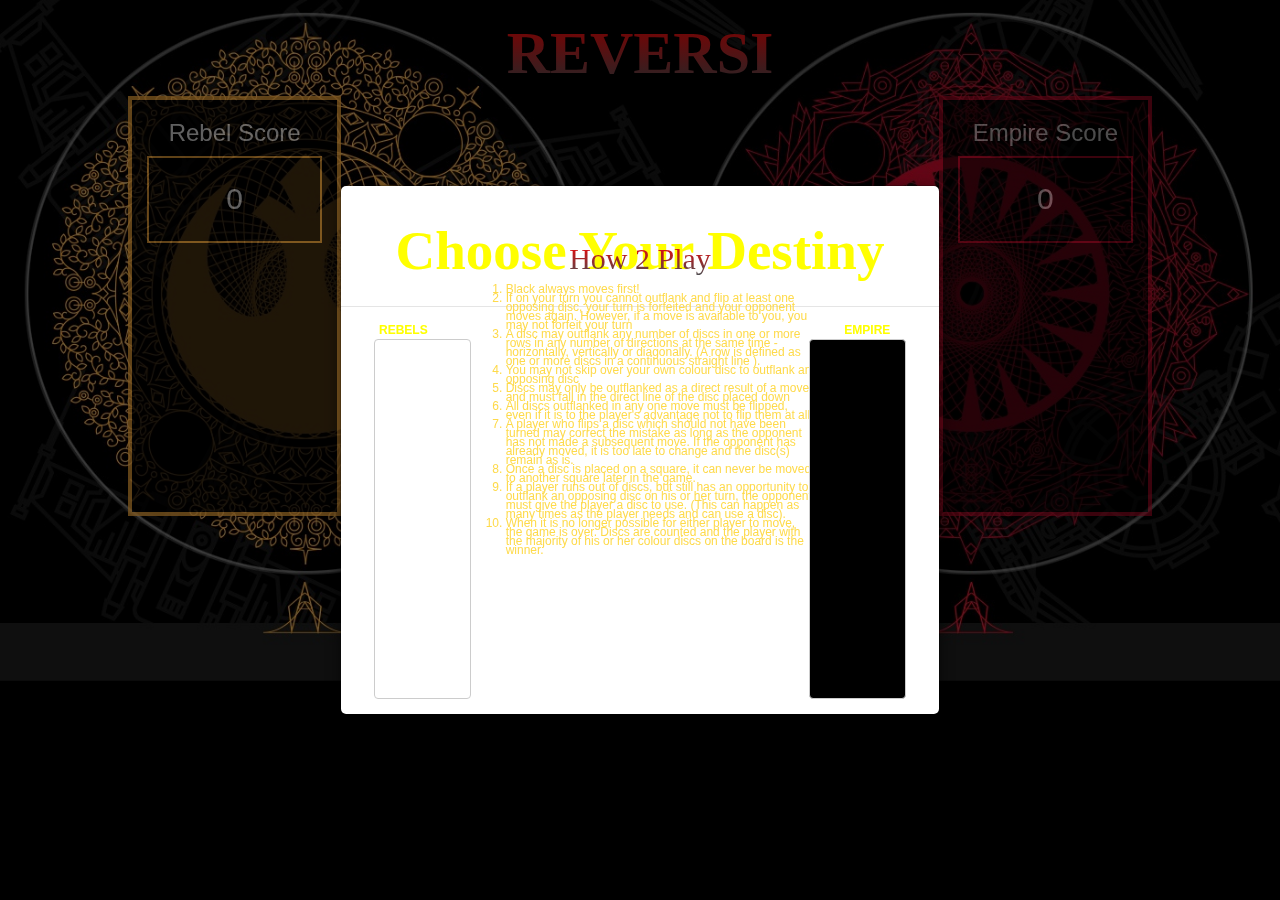
==== index.html @ a07b115c "Merge pull request #5 from madenney/htmlcss" ====
<!DOCTYPE html>
<html lang="en">
<head>
    <meta charset="UTF-8">
    <title>Reversi</title>
    <script src="https://code.jquery.com/jquery-3.2.1.js" integrity="sha256-DZAnKJ/6XZ9si04Hgrsxu/8s717jcIzLy3oi35EouyE=" crossorigin="anonymous"></script>
    <link rel="stylesheet" href="https://maxcdn.bootstrapcdn.com/bootstrap/3.3.7/css/bootstrap.min.css" integrity="sha384-BVYiiSIFeK1dGmJRAkycuHAHRg32OmUcww7on3RYdg4Va+PmSTsz/K68vbdEjh4u" crossorigin="anonymous">
     <script src="https://ajax.googleapis.com/ajax/libs/jquery/1.11.1/jquery.min.js"></script>
    <script src="https://maxcdn.bootstrapcdn.com/bootstrap/3.3.7/js/bootstrap.min.js"></script>
    <link type="text/css" rel="stylesheet" href = "style.css">
    <link type="text/css" rel="stylesheet" href = "animation.css">
    <meta name="viewport" content="width=device-width, initial-scale=1">
    <script src = "game.js"></script>
    <script src = "board.js"></script>
    <script src = "tile.js"></script>
    <script>


        $(document).ready(function(){
            $(window).on('load',function(){
             $('#myModal').modal('show');
            })


          $('button').click(function(){
            var teammate = $(this).attr('value');
            console.log(teammate);
            var game = new Game(teammate);
         });
        });

    </script>
</head>
<body>
    <!--Modal initiates when the page is loaded-->
    <div id='myModal' class='modal fade vertical-alignment-help' role='dialog'>
        <div class="modal-dialog vertical-align-center">
            <!--modal content-->
            <div class='modal-content'>
                <div class='modal-header'>
                    <h1>Choose Your Destiny</h1>
                </div>
                <div class='modal-body col-xs-12'>
                    <div id="rebeltitle" class='col-xs-2'>REBELS
                    <button type='button' class='btn btn-default col-xs-12' data-dismiss="modal" id='rebelbutton' value='white'></button>
                    </div>
                    <div class='col-xs-8 cascade'>
                        <section class='star-wars'>
                            <div class='crawl'>
                                <div class='title'>
                                    <h2>How 2 Play</h2>
                                </div>
                                <ol>
                                    <li>Black always moves first!</li>
                                    <li>If on your turn you cannot outflank and flip at least one opposing disc, your turn is forfeited and your opponent moves again. However, if a move is available to you, you may not forfeit your turn</li>
                                    <li>A disc may outflank any number of discs in one or more rows in any number of directions at the same time - horizontally, vertically or diagonally. (A row is defined as one or more discs in a continuous straight line ).</li>
                                    <li>You may not skip over your own colour disc to outflank an opposing disc</li>
                                    <li> Discs may only be outflanked as a direct result of a move and must fall in the direct line of the disc placed down</li>
                                    <li>All discs outflanked in any one move must be flipped, even if it is to the player's advantage not to flip them at all.</li>
                                    <li>A player who flips a disc which should not have been turned may correct the mistake as long as the opponent has not made a subsequent move. If the opponent has already moved, it is too late to change and the disc(s) remain as is.</li>
                                    <li>Once a disc is placed on a square, it can never be moved to another square later in the game.</li>
                                    <li>If a player runs out of discs, but still has an opportunity to outflank an opposing disc on his or her turn, the opponent must give the player a disc to use. (This can happen as many times as the player needs and can use a disc).</li>
                                    <li>When it is no longer possible for either player to move, the game is over. Discs are counted and the player with the majority of his or her colour discs on the board is the winner.</li>
                                </ol>

                            </div>
                        </section>
                    </div>
                    <div id="empiretitle" class='col-xs-2'>EMPIRE
                    <button type='button' class='btn btn-default col-xs-12' data-dismiss='modal' id='empirebutton' value='black'></button>
                    </div>
                </div>
            </div>
        </div>
    </div>

    <h1 class='title'> REVERSI </h1>
    <div class="col-xs-2" id="player1">
        <div>
            <h3>Rebel Score</h3>
            <div id='rebelScore'>0</div>
        </div>
    </div>
    <div id = "board-container" class="col-xs-8">
        <table>
            <tbody>
            </tbody>
        </table>
    </div>
    <div class="col-xs-2" id="player2">
        <div>
            <h3>Empire Score</h3>
            <div id='empireScore'>0</div>
        </div>
    </div>

</body>
</html>
---- style.css ----
body {
    font-size: 0px;
    background-color: black;
    background-image: url("assets/background.jpg");
    background-repeat: no-repeat;
    background-size: 100%;
    -webkit-background-size: cover;
    -moz-background-size: cover;
    -o-background-size: cover;
    background-position: center top;
}
@media screen and (max-width: 1400px) {
    body {
        background-size: 100%;
    }
}
body > * {
    font-size: 12px;
}

@-webkit-keyframes blackcheckers {
    0%{background-position:0% 51%}
    50%{background-position:100% 50%}
    100%{background-position:0% 51%}
}
@-moz-keyframes blackcheckers {
    0%{background-position:0% 51%}
    50%{background-position:100% 50%}
    100%{background-position:0% 51%}
}
@keyframes blackcheckers { 
    0%{background-position:0% 51%}
    50%{background-position:100% 50%}
    100%{background-position:0% 51%}
}
.blackgradient{
    background: linear-gradient(32deg, #000000, #4c4b4f);
    background-size: 400% 400%;
    -webkit-animation: blackcheckers 23s ease infinite;
    -moz-animation: blackcheckers 23s ease infinite;
    animation: blackcheckers 23s ease infinite;
}
@-webkit-keyframes redcheckers {
    0%{background-position:91% 0%}
    50%{background-position:10% 100%}
    100%{background-position:91% 0%}
}
@-moz-keyframes redcheckers {
    0%{background-position:91% 0%}
    50%{background-position:10% 100%}
    100%{background-position:91% 0%}
}
@keyframes redcheckers { 
    0%{background-position:91% 0%}
    50%{background-position:10% 100%}
    100%{background-position:91% 0%}
}
.redgradient{
    background: linear-gradient(32deg, #000000, #ff0000);
    background-size: 400% 400%;
    -webkit-animation: redcheckers 23s ease infinite;
    -moz-animation: redcheckers 23s ease infinite;
    animation: redcheckers 23s ease infinite;
}
#player1{
    position: relative;
    left: 10%;
    height: 420px;
    border: 4px #FFB03F solid;
    background-color: black;
    opacity: 0.75;
}
#player2{
    position: relative;
    float: right;
    right: 10%;
    height: 420px;
    border: 4px #C50C2C solid;
    background-color: black;
    opacity: 0.60;
}
#board-container {
    width: 45%;
    position: fixed;
    right: 0;
    left: 0;
    margin-right: auto;
    margin-left: auto;
}

#board {
    margin: auto;
    background-color: limegreen;
}


.tile-container {
    box-sizing: border-box;
    border: solid black 2px;
    display: inline-block;
}

.buffer {
    width: 100%;
    height: 100%;
    padding-top: 10%;
    text-align: center;
}

.tile {
    width: 80%;
    height: 80%;
    margin: auto;
    #background-color: red;
    #border: solid black 2px;
    border-radius: 100%;
    box-sizing: border-box;
    display: inline-block;
}

.white {
    background-image: url("assets/white.png");
    background-size: 100% 100%;
    background-repeat: no-repeat;
    height: 7.5vh;
    border: solid black;
}

.black {
    background-image: url("assets/black1.png");
    background-size: 100% 100%;
    background-repeat: no-repeat;
    height: 7.5vh;
    border: solid black;
}

.row{
    height: auto;
    max-height: 400px;
    width: 85%;
}
.square{
    height: 9vh;
    width: 16vw;
    background-color: white;
    border: 1px black solid;
    overflow: hidden;
}
.title{
    font-family: myFont;
    font-weight: bold;
    font-size: 60px;
    text-align: center;
    background: -webkit-linear-gradient(#ff0000,#4c4b4f);
    -webkit-background-clip: text;
    -webkit-text-fill-color: transparent;

}
div h3{
    text-align: center;
    color: white;
}
#rebelScore, #empireScore{
    text-align: center;
}
#rebelScore{
    color: white;
    border: 2px #FFB03F solid;
    padding: 20px;
    font-size: 30px;
}
#empireScore{
    color: white;
    border: 2px #C50C2C solid;
    padding: 20px;
    font-size: 30px;

}
.clickable {
    background-color: #ffba00!important;
}

.pathway {
    #background-color: red;
    -webkit-box-shadow: inset 0 0 0 10px rgba(255,255,255, .4);
    -moz-box-shadow: inset 0 0 0 10px rgba(255,255,255, .4);
    box-shadow: inset 0 0 0 10px rgba(255,255,255, .4);
}
/*Modal CSS*/
.vertical-alignment-help{
    display: table;
    height: 100%;
    width: 100%;
}
.vertical-align-center{
    display: table-cell;
    vertical-align: middle;
}
.modal-content{
    background-image: url('https://68.media.tumblr.com/1ee469a13252afb71de6d7670ea373c0/tumblr_nufjxs8TIs1suieauo1_500.gif');
    background-size: cover;
    margin: auto;
    width: inherit;
    height: inherit;
    overflow: hidden;
}
.modal-header h1{
    text-align: center;
    font-family: san-serif Serif-Gothic;
    color: yellow;
    font-weight: bold;
    font-size: 55px;
}
#rebeltitle{
    display: inline-block;
    float: left;
    text-align: center;
    color: yellow;
    font-weight: bold;
}
#empiretitle{
    display: inline;
    bottom: 15%;
    float: right;
    color: yellow;
    font-weight: bold;

}
#rebelbutton{
    background-image: url('https://s-media-cache-ak0.pinimg.com/originals/27/5b/ed/275bedfe662fc545fa77d32e511b0609.jpg');
    background-position: center;  
    background-size: 250%;
    height: 40vh;
    margin-left: 5%;
    color: black;
    font-weight: bold;
    width: 97px;
    float: left;
}
#empirebutton{
    background-image: url('https://vignette3.wikia.nocookie.net/starwars/images/3/37/Vader_TFU.jpg/revision/latest/scale-to-width-down/210?cb=20081111171655');
    background-position: 24%95%;
    background-size: 200%;
    background-color: black;
    height: 40vh;
    background-repeat: no-repeat;
    margin-right: 5%;
    float: right;
    width: 97px;

}

/*Modal Text SCrolling*/
.star-wars{
    perspective: 400px;
    color: #feda4a;
    font-family: 'Pathway Gothic One', sans-serif;
    font-size: 100%;
    font-weight: 200;
    line-height: 75%;
}
.crawl{
    top: 9999px;
    top: -100px;
    transform-origin: 50% 100%;
}
@keyframes crawl{
    0%{
        top: 0;
        transform: rotateX(25deg) translateZ(175px) translateY(600px);
    }
    100%{
        top: -6000px;
        transform: rotateX(25deg) translateZ(-2500px);
    }
}
.crawl{
    position: relative;
    transform-origin: 50% 100%;
    animation: crawl 140s linear;
}
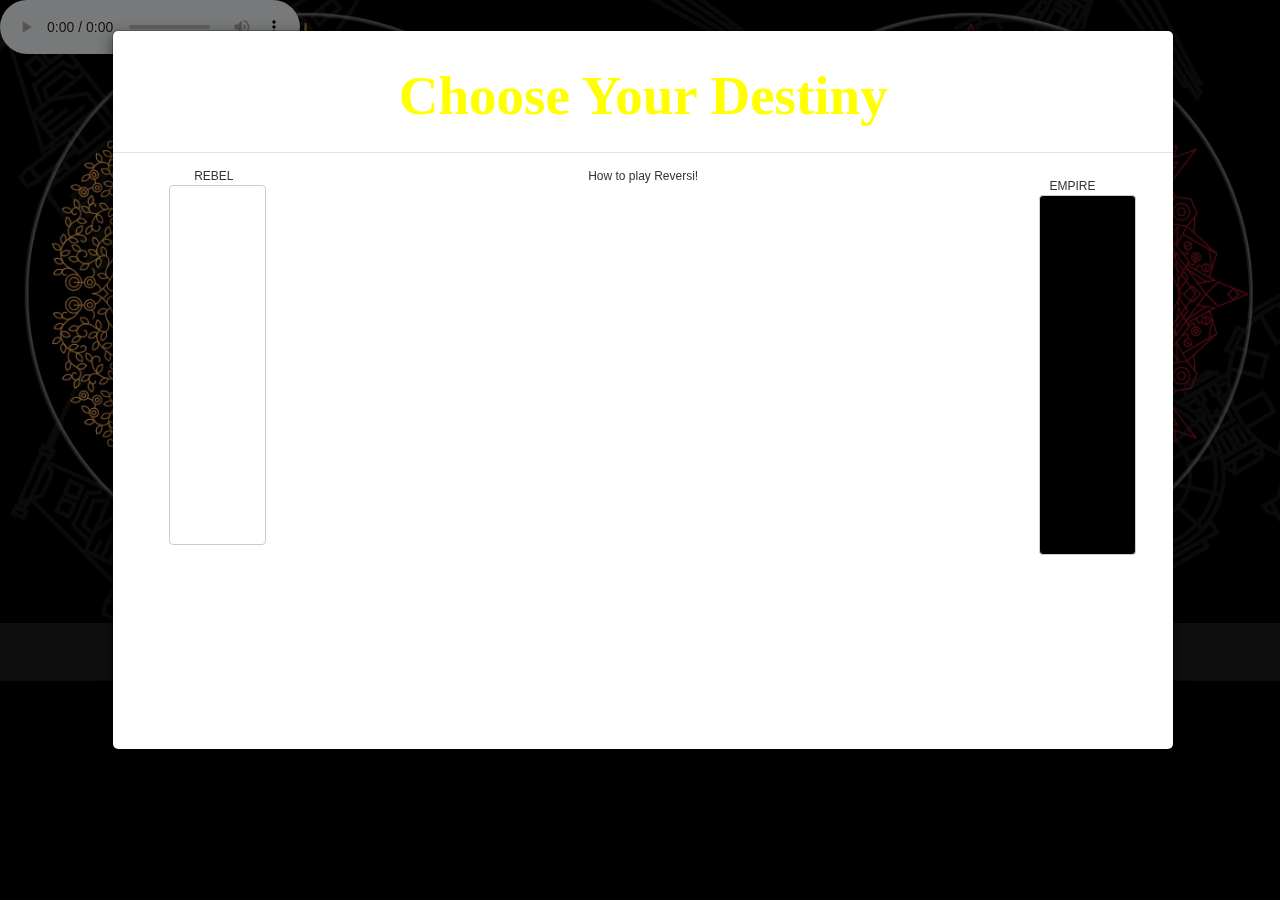
==== commit 5a4ad2c0: "Cleaned up code and added comments" ====
--- a/index.html
+++ b/index.html
@@ -8,7 +8,6 @@
      <script src="https://ajax.googleapis.com/ajax/libs/jquery/1.11.1/jquery.min.js"></script>
     <script src="https://maxcdn.bootstrapcdn.com/bootstrap/3.3.7/js/bootstrap.min.js"></script>
     <link type="text/css" rel="stylesheet" href = "style.css">
-    <link type="text/css" rel="stylesheet" href = "animation.css">
     <meta name="viewport" content="width=device-width, initial-scale=1">
     <script src = "game.js"></script>
     <script src = "board.js"></script>
@@ -19,12 +18,12 @@
         $(document).ready(function(){
             $(window).on('load',function(){
              $('#myModal').modal('show');
-            })
+            });
 
 
           $('button').click(function(){
             var teammate = $(this).attr('value');
-            console.log(teammate);
+            // Create new Game
             var game = new Game(teammate);
          });
         });
@@ -32,42 +31,26 @@
     </script>
 </head>
 <body>
+
+    <audio controls>
+        <source src="assets/starwars-theme.mp3" type="audio/mp3">
+        Your browser does not support the audio element.
+    </audio>
     <!--Modal initiates when the page is loaded-->
-    <div id='myModal' class='modal fade vertical-alignment-help' role='dialog'>
-        <div class="modal-dialog vertical-align-center">
+    <div id='myModal' class='modal fade' role='dialog'>
+        <div class="modal-dialog">
             <!--modal content-->
             <div class='modal-content'>
                 <div class='modal-header'>
                     <h1>Choose Your Destiny</h1>
                 </div>
                 <div class='modal-body col-xs-12'>
-                    <div id="rebeltitle" class='col-xs-2'>REBELS
-                    <button type='button' class='btn btn-default col-xs-12' data-dismiss="modal" id='rebelbutton' value='white'></button>
+                    <div id="rebeltitle" class='col-xs-2'>REBEL
+                    <button type='button' class='btn btn-default' data-dismiss="modal" id='rebelbutton' value='black'></button>
                     </div>
-                    <div class='col-xs-8 cascade'>
-                        <section class='star-wars'>
-                            <div class='crawl'>
-                                <div class='title'>
-                                    <h2>How 2 Play</h2>
-                                </div>
-                                <ol>
-                                    <li>Black always moves first!</li>
-                                    <li>If on your turn you cannot outflank and flip at least one opposing disc, your turn is forfeited and your opponent moves again. However, if a move is available to you, you may not forfeit your turn</li>
-                                    <li>A disc may outflank any number of discs in one or more rows in any number of directions at the same time - horizontally, vertically or diagonally. (A row is defined as one or more discs in a continuous straight line ).</li>
-                                    <li>You may not skip over your own colour disc to outflank an opposing disc</li>
-                                    <li> Discs may only be outflanked as a direct result of a move and must fall in the direct line of the disc placed down</li>
-                                    <li>All discs outflanked in any one move must be flipped, even if it is to the player's advantage not to flip them at all.</li>
-                                    <li>A player who flips a disc which should not have been turned may correct the mistake as long as the opponent has not made a subsequent move. If the opponent has already moved, it is too late to change and the disc(s) remain as is.</li>
-                                    <li>Once a disc is placed on a square, it can never be moved to another square later in the game.</li>
-                                    <li>If a player runs out of discs, but still has an opportunity to outflank an opposing disc on his or her turn, the opponent must give the player a disc to use. (This can happen as many times as the player needs and can use a disc).</li>
-                                    <li>When it is no longer possible for either player to move, the game is over. Discs are counted and the player with the majority of his or her colour discs on the board is the winner.</li>
-                                </ol>
-
-                            </div>
-                        </section>
-                    </div>
+                    <p class='col-xs-8 cascade'>How to play Reversi!<p>
                     <div id="empiretitle" class='col-xs-2'>EMPIRE
-                    <button type='button' class='btn btn-default col-xs-12' data-dismiss='modal' id='empirebutton' value='black'></button>
+                    <button type='button' class='btn btn-default' data-dismiss='modal' id='empirebutton' value='white'></button>
                     </div>
                 </div>
             </div>
--- a/style.css
+++ b/style.css
@@ -9,6 +9,12 @@
     -o-background-size: cover;
     background-position: center top;
 }
+
+@font-face {
+    font-family: “Starfont”;
+    src: url('assets/starwarfont.TTF');
+}
+
 @media screen and (max-width: 1400px) {
     body {
         background-size: 100%;
@@ -111,8 +117,6 @@
     width: 80%;
     height: 80%;
     margin: auto;
-    #background-color: red;
-    #border: solid black 2px;
     border-radius: 100%;
     box-sizing: border-box;
     display: inline-block;
@@ -122,7 +126,6 @@
     background-image: url("assets/white.png");
     background-size: 100% 100%;
     background-repeat: no-repeat;
-    height: 7.5vh;
     border: solid black;
 }
 
@@ -130,7 +133,6 @@
     background-image: url("assets/black1.png");
     background-size: 100% 100%;
     background-repeat: no-repeat;
-    height: 7.5vh;
     border: solid black;
 }
 
@@ -144,10 +146,10 @@
     width: 16vw;
     background-color: white;
     border: 1px black solid;
-    overflow: hidden;
+    #overflow: hidden;
 }
 .title{
-    font-family: myFont;
+    font-family: Starfont,sans-serif;
     font-weight: bold;
     font-size: 60px;
     text-align: center;
@@ -168,12 +170,14 @@
     border: 2px #FFB03F solid;
     padding: 20px;
     font-size: 30px;
+    font-family: Starfont,sans-serif;
 }
 #empireScore{
     color: white;
     border: 2px #C50C2C solid;
     padding: 20px;
     font-size: 30px;
+    font-family: Starfont,sans-serif;
 
 }
 .clickable {
@@ -187,22 +191,14 @@
     box-shadow: inset 0 0 0 10px rgba(255,255,255, .4);
 }
 /*Modal CSS*/
-.vertical-alignment-help{
-    display: table;
-    height: 100%;
-    width: 100%;
-}
-.vertical-align-center{
-    display: table-cell;
-    vertical-align: middle;
-}
+
 .modal-content{
     background-image: url('https://68.media.tumblr.com/1ee469a13252afb71de6d7670ea373c0/tumblr_nufjxs8TIs1suieauo1_500.gif');
     background-size: cover;
     margin: auto;
-    width: inherit;
-    height: inherit;
-    overflow: hidden;
+    height: 80vh;
+    width: 83vw;
+    right: 38%;
 }
 .modal-header h1{
     text-align: center;
@@ -215,15 +211,12 @@
     display: inline-block;
     float: left;
     text-align: center;
-    color: yellow;
-    font-weight: bold;
 }
 #empiretitle{
     display: inline;
+    text-align: center;
     bottom: 15%;
-    float: right;
-    color: yellow;
-    font-weight: bold;
+    float: top;
 
 }
 #rebelbutton{
@@ -235,7 +228,9 @@
     color: black;
     font-weight: bold;
     width: 97px;
-    float: left;
+
+
+
 }
 #empirebutton{
     background-image: url('https://vignette3.wikia.nocookie.net/starwars/images/3/37/Vader_TFU.jpg/revision/latest/scale-to-width-down/210?cb=20081111171655');
@@ -249,62 +244,35 @@
     width: 97px;
 
 }
-
-/*Modal Text SCrolling*/
-.star-wars{
-    perspective: 400px;
-    color: #feda4a;
-    font-family: 'Pathway Gothic One', sans-serif;
-    font-size: 100%;
-    font-weight: 200;
-    line-height: 75%;
-}
-.crawl{
-    top: 9999px;
-    top: -100px;
-    transform-origin: 50% 100%;
-}
-@keyframes crawl{
-    0%{
-        top: 0;
-        transform: rotateX(25deg) translateZ(175px) translateY(600px);
-    }
-    100%{
-        top: -6000px;
-        transform: rotateX(25deg) translateZ(-2500px);
-    }
-}
-.crawl{
-    position: relative;
-    transform-origin: 50% 100%;
-    animation: crawl 140s linear;
-}
-
-
-
-
-
-
-
-
-
-
-
-
-
-
-
-
-
-
-
-
-
-
-
-
-
-
-
-
-
+.cascade{
+    text-align: center;
+}
+
+
+
+
+
+
+
+
+
+
+
+
+
+
+
+
+
+
+
+
+
+
+
+
+
+
+
+
+
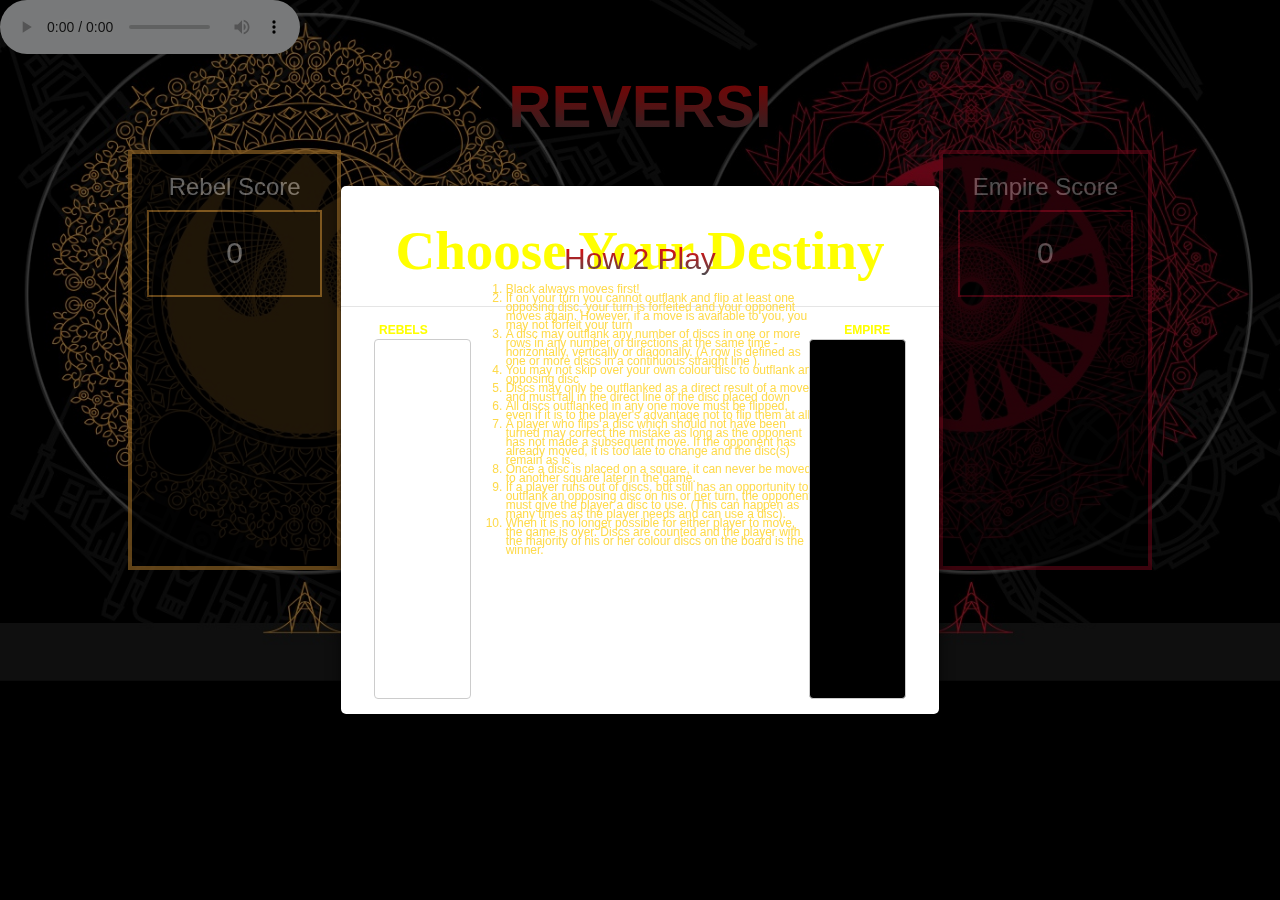
==== commit bec69814: "Merge branch 'master' of https://github.com/madenney/reversi" ====
--- a/index.html
+++ b/index.html
@@ -37,20 +37,41 @@
         Your browser does not support the audio element.
     </audio>
     <!--Modal initiates when the page is loaded-->
-    <div id='myModal' class='modal fade' role='dialog'>
-        <div class="modal-dialog">
+    <div id='myModal' class='modal fade vertical-alignment-help' role='dialog'>
+        <div class="modal-dialog vertical-align-center">
             <!--modal content-->
             <div class='modal-content'>
                 <div class='modal-header'>
                     <h1>Choose Your Destiny</h1>
                 </div>
                 <div class='modal-body col-xs-12'>
-                    <div id="rebeltitle" class='col-xs-2'>REBEL
-                    <button type='button' class='btn btn-default' data-dismiss="modal" id='rebelbutton' value='black'></button>
+                    <div id="rebeltitle" class='col-xs-2'>REBELS
+                    <button type='button' class='btn btn-default col-xs-12' data-dismiss="modal" id='rebelbutton' value='white'></button>
                     </div>
-                    <p class='col-xs-8 cascade'>How to play Reversi!<p>
+                    <div class='col-xs-8 cascade'>
+                        <section class='star-wars'>
+                            <div class='crawl'>
+                                <div class='title'>
+                                    <h2>How 2 Play</h2>
+                                </div>
+                                <ol>
+                                    <li>Black always moves first!</li>
+                                    <li>If on your turn you cannot outflank and flip at least one opposing disc, your turn is forfeited and your opponent moves again. However, if a move is available to you, you may not forfeit your turn</li>
+                                    <li>A disc may outflank any number of discs in one or more rows in any number of directions at the same time - horizontally, vertically or diagonally. (A row is defined as one or more discs in a continuous straight line ).</li>
+                                    <li>You may not skip over your own colour disc to outflank an opposing disc</li>
+                                    <li> Discs may only be outflanked as a direct result of a move and must fall in the direct line of the disc placed down</li>
+                                    <li>All discs outflanked in any one move must be flipped, even if it is to the player's advantage not to flip them at all.</li>
+                                    <li>A player who flips a disc which should not have been turned may correct the mistake as long as the opponent has not made a subsequent move. If the opponent has already moved, it is too late to change and the disc(s) remain as is.</li>
+                                    <li>Once a disc is placed on a square, it can never be moved to another square later in the game.</li>
+                                    <li>If a player runs out of discs, but still has an opportunity to outflank an opposing disc on his or her turn, the opponent must give the player a disc to use. (This can happen as many times as the player needs and can use a disc).</li>
+                                    <li>When it is no longer possible for either player to move, the game is over. Discs are counted and the player with the majority of his or her colour discs on the board is the winner.</li>
+                                </ol>
+
+                            </div>
+                        </section>
+                    </div>
                     <div id="empiretitle" class='col-xs-2'>EMPIRE
-                    <button type='button' class='btn btn-default' data-dismiss='modal' id='empirebutton' value='white'></button>
+                    <button type='button' class='btn btn-default col-xs-12' data-dismiss='modal' id='empirebutton' value='black'></button>
                     </div>
                 </div>
             </div>
--- a/style.css
+++ b/style.css
@@ -191,14 +191,22 @@
     box-shadow: inset 0 0 0 10px rgba(255,255,255, .4);
 }
 /*Modal CSS*/
-
+.vertical-alignment-help{
+    display: table;
+    height: 100%;
+    width: 100%;
+}
+.vertical-align-center{
+    display: table-cell;
+    vertical-align: middle;
+}
 .modal-content{
     background-image: url('https://68.media.tumblr.com/1ee469a13252afb71de6d7670ea373c0/tumblr_nufjxs8TIs1suieauo1_500.gif');
     background-size: cover;
     margin: auto;
-    height: 80vh;
-    width: 83vw;
-    right: 38%;
+    width: inherit;
+    height: inherit;
+    overflow: hidden;
 }
 .modal-header h1{
     text-align: center;
@@ -211,12 +219,15 @@
     display: inline-block;
     float: left;
     text-align: center;
+    color: yellow;
+    font-weight: bold;
 }
 #empiretitle{
     display: inline;
-    text-align: center;
     bottom: 15%;
-    float: top;
+    float: right;
+    color: yellow;
+    font-weight: bold;
 
 }
 #rebelbutton{
@@ -228,9 +239,7 @@
     color: black;
     font-weight: bold;
     width: 97px;
-
-
-
+    float: left;
 }
 #empirebutton{
     background-image: url('https://vignette3.wikia.nocookie.net/starwars/images/3/37/Vader_TFU.jpg/revision/latest/scale-to-width-down/210?cb=20081111171655');
@@ -244,35 +253,62 @@
     width: 97px;
 
 }
-.cascade{
-    text-align: center;
-}
-
-
-
-
-
-
-
-
-
-
-
-
-
-
-
-
-
-
-
-
-
-
-
-
-
-
-
-
-
+
+/*Modal Text SCrolling*/
+.star-wars{
+    perspective: 400px;
+    color: #feda4a;
+    font-family: 'Pathway Gothic One', sans-serif;
+    font-size: 100%;
+    font-weight: 200;
+    line-height: 75%;
+}
+.crawl{
+    top: 9999px;
+    top: -100px;
+    transform-origin: 50% 100%;
+}
+@keyframes crawl{
+    0%{
+        top: 0;
+        transform: rotateX(25deg) translateZ(175px) translateY(600px);
+    }
+    100%{
+        top: -6000px;
+        transform: rotateX(25deg) translateZ(-2500px);
+    }
+}
+.crawl{
+    position: relative;
+    transform-origin: 50% 100%;
+    animation: crawl 140s linear;
+}
+
+
+
+
+
+
+
+
+
+
+
+
+
+
+
+
+
+
+
+
+
+
+
+
+
+
+
+
+
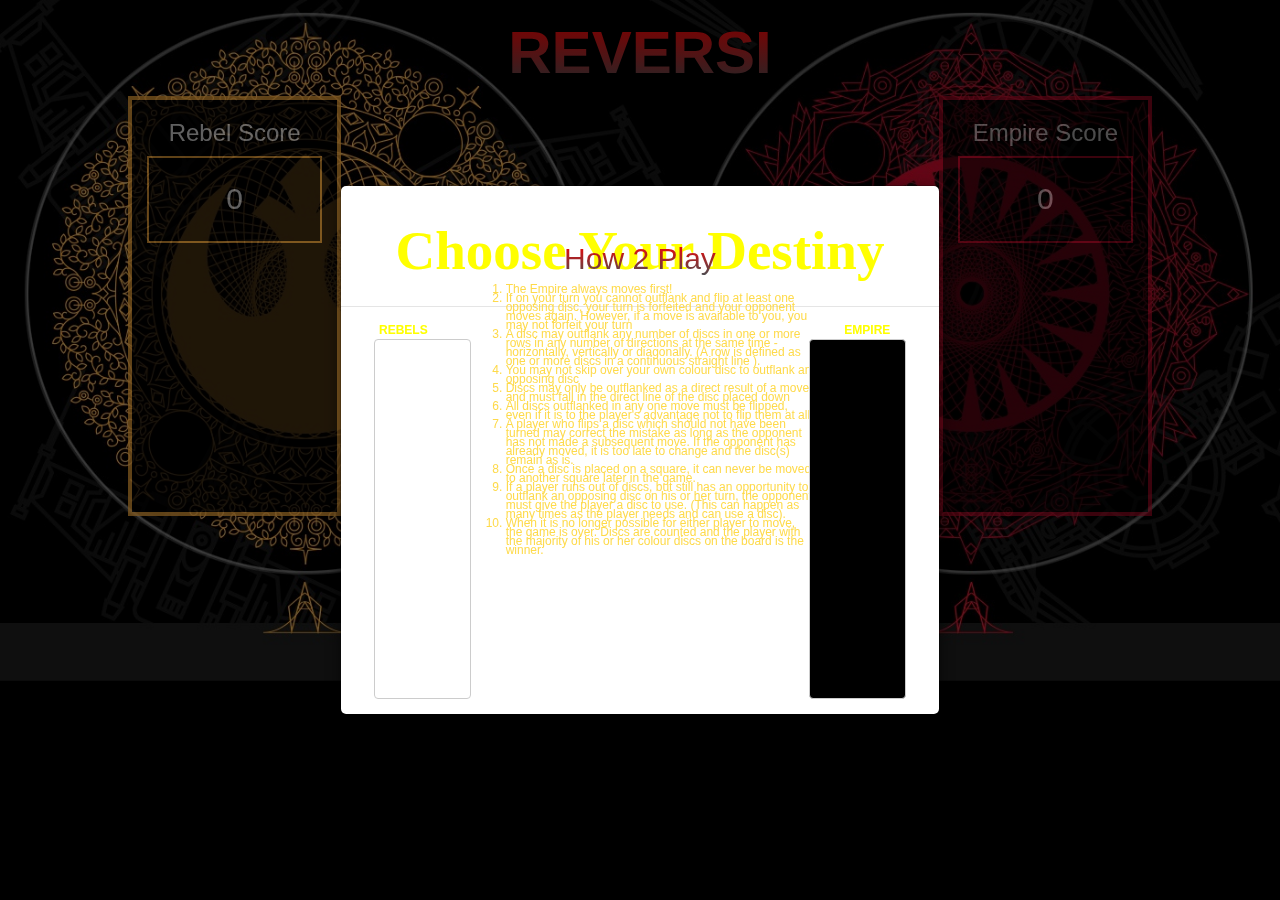
==== commit 9ce34df7: "added win conditions" ====
--- a/index.html
+++ b/index.html
@@ -32,10 +32,6 @@
 </head>
 <body>
 
-    <audio controls>
-        <source src="assets/starwars-theme.mp3" type="audio/mp3">
-        Your browser does not support the audio element.
-    </audio>
     <!--Modal initiates when the page is loaded-->
     <div id='myModal' class='modal fade vertical-alignment-help' role='dialog'>
         <div class="modal-dialog vertical-align-center">
@@ -46,7 +42,7 @@
                 </div>
                 <div class='modal-body col-xs-12'>
                     <div id="rebeltitle" class='col-xs-2'>REBELS
-                    <button type='button' class='btn btn-default col-xs-12' data-dismiss="modal" id='rebelbutton' value='white'></button>
+                    <button type='button' class='btn btn-default col-xs-12' data-dismiss="modal" id='rebelbutton' value='black'></button>
                     </div>
                     <div class='col-xs-8 cascade'>
                         <section class='star-wars'>
@@ -55,7 +51,7 @@
                                     <h2>How 2 Play</h2>
                                 </div>
                                 <ol>
-                                    <li>Black always moves first!</li>
+                                    <li>The Empire always moves first!</li>
                                     <li>If on your turn you cannot outflank and flip at least one opposing disc, your turn is forfeited and your opponent moves again. However, if a move is available to you, you may not forfeit your turn</li>
                                     <li>A disc may outflank any number of discs in one or more rows in any number of directions at the same time - horizontally, vertically or diagonally. (A row is defined as one or more discs in a continuous straight line ).</li>
                                     <li>You may not skip over your own colour disc to outflank an opposing disc</li>
@@ -71,7 +67,7 @@
                         </section>
                     </div>
                     <div id="empiretitle" class='col-xs-2'>EMPIRE
-                    <button type='button' class='btn btn-default col-xs-12' data-dismiss='modal' id='empirebutton' value='black'></button>
+                    <button type='button' class='btn btn-default col-xs-12' data-dismiss='modal' id='empirebutton' value='white'></button>
                     </div>
                 </div>
             </div>
--- a/style.css
+++ b/style.css
@@ -123,14 +123,14 @@
 }
 
 .white {
-    background-image: url("assets/white.png");
+    background-image: url("assets/white1.png");
     background-size: 100% 100%;
     background-repeat: no-repeat;
     border: solid black;
 }
 
 .black {
-    background-image: url("assets/black1.png");
+    background-image: url("assets/black2.png");
     background-size: 100% 100%;
     background-repeat: no-repeat;
     border: solid black;
@@ -190,6 +190,7 @@
     -moz-box-shadow: inset 0 0 0 10px rgba(255,255,255, .4);
     box-shadow: inset 0 0 0 10px rgba(255,255,255, .4);
 }
+
 /*Modal CSS*/
 .vertical-alignment-help{
     display: table;
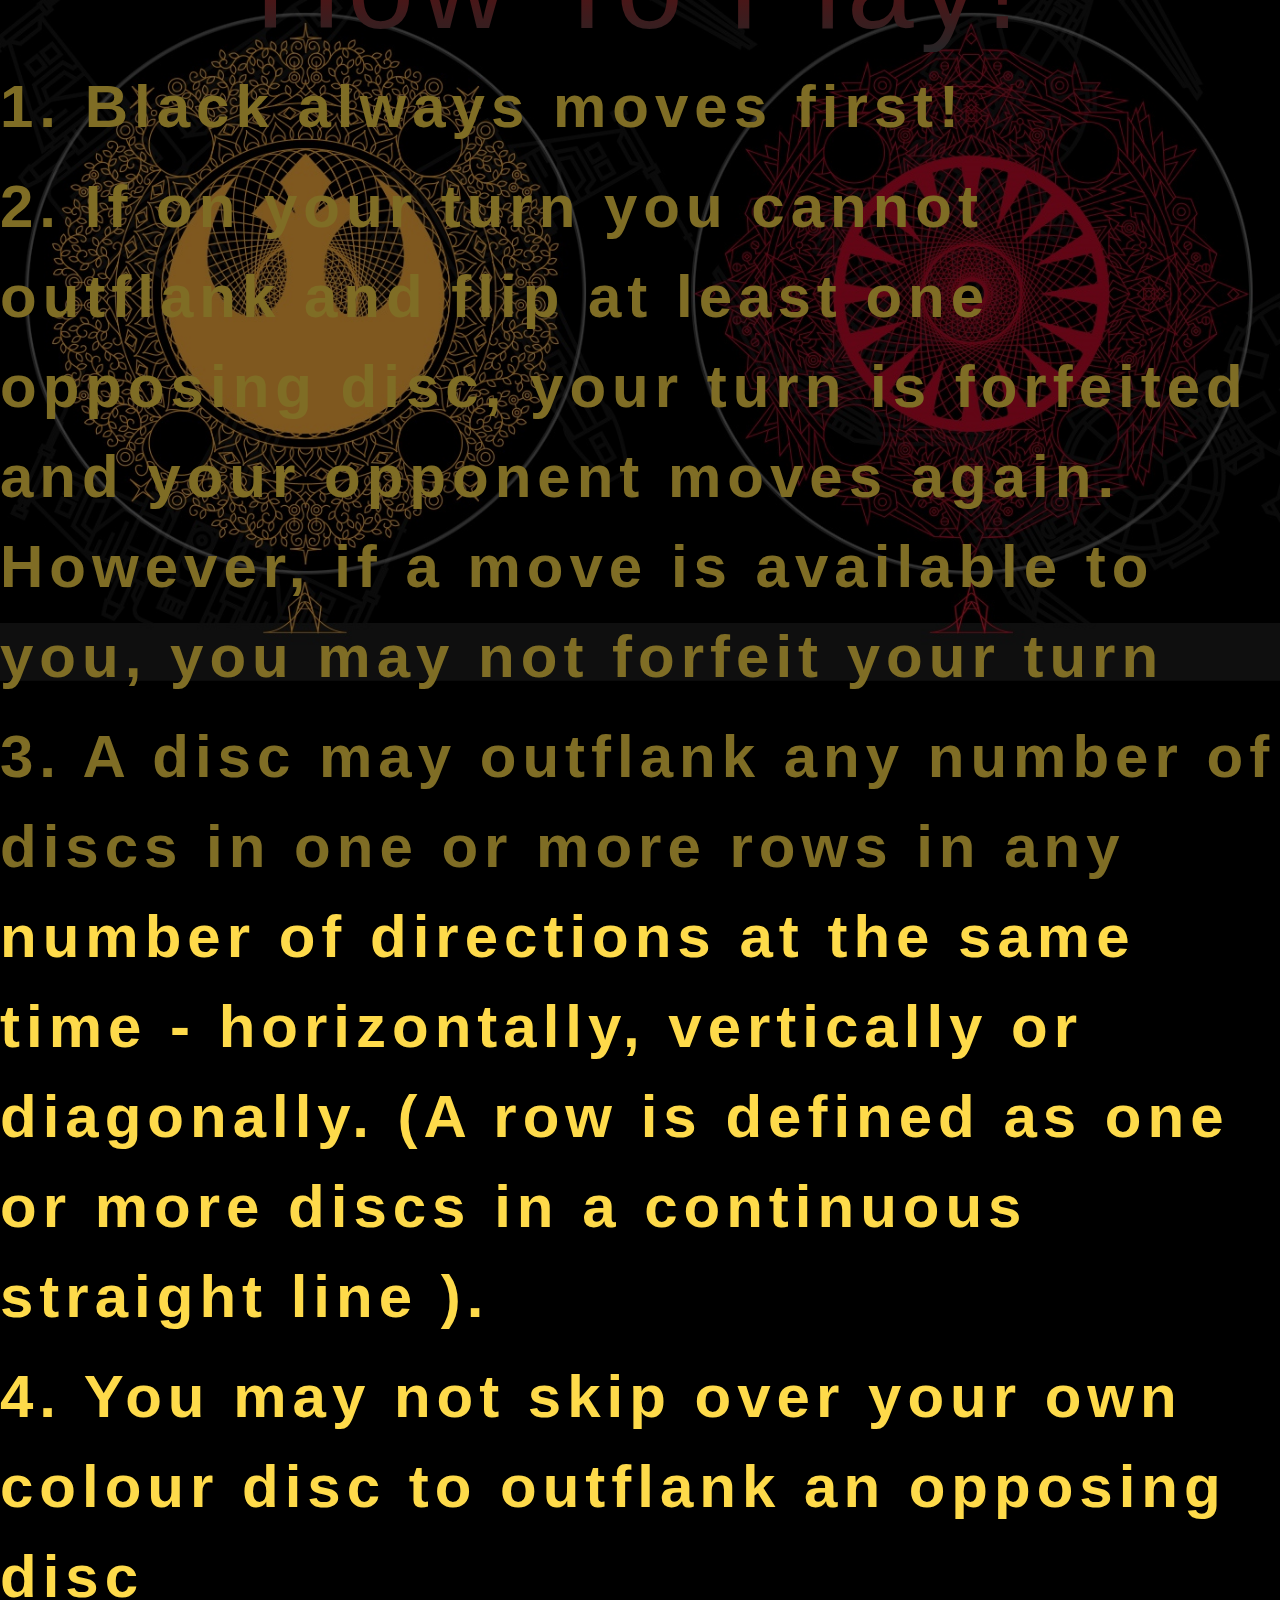
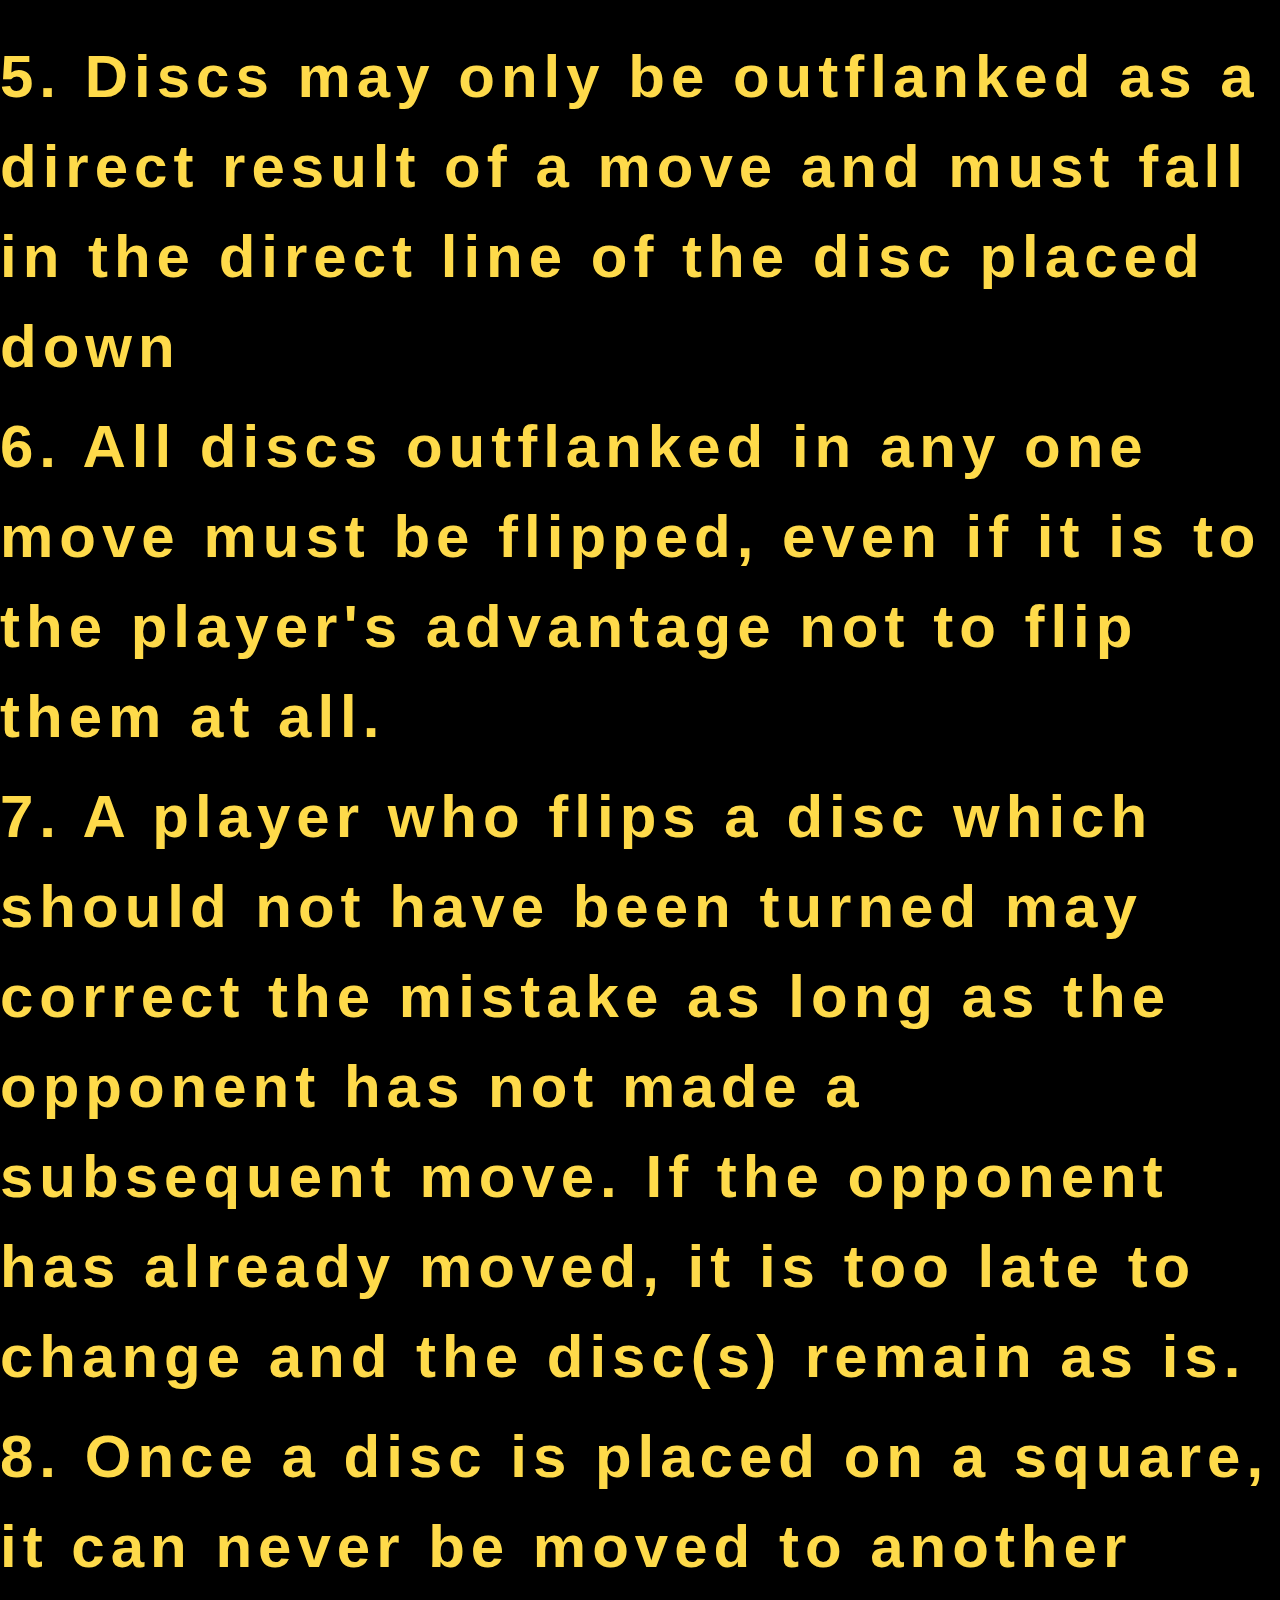
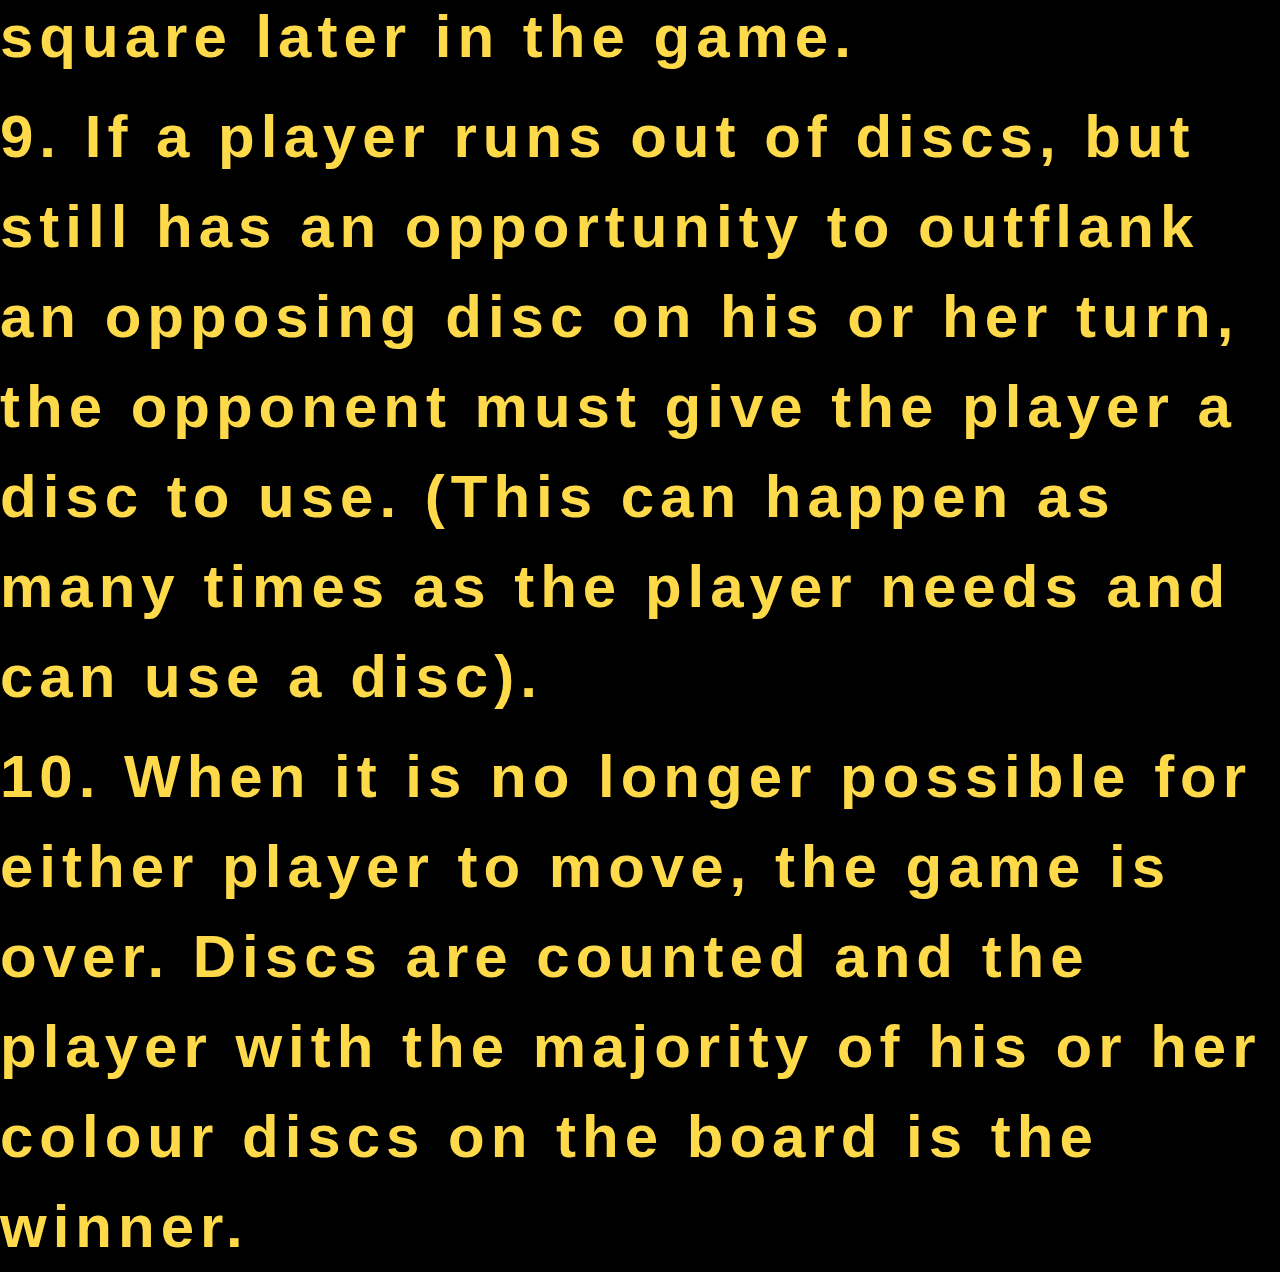
==== commit 8be2e3aa: "added html style" ====
--- a/index.html
+++ b/index.html
@@ -17,7 +17,7 @@
 
         $(document).ready(function(){
             $(window).on('load',function(){
-             $('#myModal').modal('show');
+             $('#destiny_modal').modal('show');
             });
 
 
@@ -26,14 +26,46 @@
             // Create new Game
             var game = new Game(teammate);
          });
+
+          setTimeout(function(){
+            $('#hidden').removeClass('hidden');}, 72000);
+          setTimeout(function(){
+            $('.star-wars').addClass('hidden');}, 72000);
+            //function that creates hide everything for a certain amount of time reappear after hide the
+            //while that's happening, I want to create the background of #myModal to have the stars
+            //and the music and the floating scroll
         });
 
     </script>
 </head>
 <body>
+<div>
+   <section class='star-wars'>
+     <div class='crawl'>
+        <div class='title makebigger'>
+            <h1>How To Play!</h1>
+        </div>
+            <p>1. Black always moves first!</p>
+            <p>2. If on your turn you cannot outflank and flip at least one opposing disc, your turn is forfeited and your opponent moves again. However, if a move is available to you, you may not forfeit your turn</p>
+            <p>3. A disc may outflank any number of discs in one or more rows in any number of directions at the same time - horizontally, vertically or diagonally. (A row is defined as one or more discs in a continuous straight line ).</p>
+            <p>4. You may not skip over your own colour disc to outflank an opposing disc</p>
+            <p>5. Discs may only be outflanked as a direct result of a move and must fall in the direct line of the disc placed down</p>
+            <p>6. All discs outflanked in any one move must be flipped, even if it is to the player's advantage not to flip them at all.</p>
+            <p>7. A player who flips a disc which should not have been turned may correct the mistake as long as the opponent has not made a subsequent move. If the opponent has already moved, it is too late to change and the disc(s) remain as is.</p>
+            <p>8. Once a disc is placed on a square, it can never be moved to another square later in the game.</p>
+            <p>9. If a player runs out of discs, but still has an opportunity to outflank an opposing disc on his or her turn, the opponent must give the player a disc to use. (This can happen as many times as the player needs and can use a disc).</p>
+            <p>10. When it is no longer possible for either player to move, the game is over. Discs are counted and the player with the majority of his or her colour discs on the board is the winner.</p>
+    </div>
+    </section>
+</div>
 
+<div id='hidden' class='hidden'>
+    <audio autoplay>
+        <source src="assets/starwars-theme.mp3" type="audio/mp3">
+        Your browser does not support the audio element.
+    </audio>
     <!--Modal initiates when the page is loaded-->
-    <div id='myModal' class='modal fade vertical-alignment-help' role='dialog'>
+    <div id='destiny_modal' class='modal fade vertical-alignment-help' role='dialog'>
         <div class="modal-dialog vertical-align-center">
             <!--modal content-->
             <div class='modal-content'>
@@ -42,16 +74,16 @@
                 </div>
                 <div class='modal-body col-xs-12'>
                     <div id="rebeltitle" class='col-xs-2'>REBELS
-                    <button type='button' class='btn btn-default col-xs-12' data-dismiss="modal" id='rebelbutton' value='black'></button>
+                    <button type='button' class='btn btn-default col-xs-12' data-dismiss="modal" id='rebelbutton' value='white'></button>
                     </div>
                     <div class='col-xs-8 cascade'>
-                        <section class='star-wars'>
+                        <!-- <section class='star-wars'>
                             <div class='crawl'>
                                 <div class='title'>
                                     <h2>How 2 Play</h2>
                                 </div>
                                 <ol>
-                                    <li>The Empire always moves first!</li>
+                                    <li>Black always moves first!</li>
                                     <li>If on your turn you cannot outflank and flip at least one opposing disc, your turn is forfeited and your opponent moves again. However, if a move is available to you, you may not forfeit your turn</li>
                                     <li>A disc may outflank any number of discs in one or more rows in any number of directions at the same time - horizontally, vertically or diagonally. (A row is defined as one or more discs in a continuous straight line ).</li>
                                     <li>You may not skip over your own colour disc to outflank an opposing disc</li>
@@ -64,10 +96,10 @@
                                 </ol>
 
                             </div>
-                        </section>
+                        </section> -->
                     </div>
                     <div id="empiretitle" class='col-xs-2'>EMPIRE
-                    <button type='button' class='btn btn-default col-xs-12' data-dismiss='modal' id='empirebutton' value='white'></button>
+                    <button type='button' class='btn btn-default col-xs-12' data-dismiss='modal' id='empirebutton' value='black'></button>
                     </div>
                 </div>
             </div>
@@ -93,6 +125,6 @@
             <div id='empireScore'>0</div>
         </div>
     </div>
-
+</div>
 </body>
 </html>--- a/style.css
+++ b/style.css
@@ -123,14 +123,14 @@
 }
 
 .white {
-    background-image: url("assets/white1.png");
+    background-image: url("assets/white.png");
     background-size: 100% 100%;
     background-repeat: no-repeat;
     border: solid black;
 }
 
 .black {
-    background-image: url("assets/black2.png");
+    background-image: url("assets/black1.png");
     background-size: 100% 100%;
     background-repeat: no-repeat;
     border: solid black;
@@ -185,12 +185,10 @@
 }
 
 .pathway {
-    #background-color: red;
     -webkit-box-shadow: inset 0 0 0 10px rgba(255,255,255, .4);
     -moz-box-shadow: inset 0 0 0 10px rgba(255,255,255, .4);
     box-shadow: inset 0 0 0 10px rgba(255,255,255, .4);
 }
-
 /*Modal CSS*/
 .vertical-alignment-help{
     display: table;
@@ -202,7 +200,8 @@
     vertical-align: middle;
 }
 .modal-content{
-    background-image: url('https://68.media.tumblr.com/1ee469a13252afb71de6d7670ea373c0/tumblr_nufjxs8TIs1suieauo1_500.gif');
+    background-image: url('http://img15.deviantart.net/f3a7/i/2015/319/2/3/star_wars_yin_yang_desktop_wallpaper_by_swmand4-d7m8qpt.jpg');
+    background-position: center;
     background-size: cover;
     margin: auto;
     width: inherit;
@@ -212,57 +211,65 @@
 .modal-header h1{
     text-align: center;
     font-family: san-serif Serif-Gothic;
-    color: yellow;
+    color: rgb(255,176,63);
     font-weight: bold;
     font-size: 55px;
+    text-shadow: -2px -2px #000000;
+
 }
 #rebeltitle{
     display: inline-block;
     float: left;
     text-align: center;
-    color: yellow;
-    font-weight: bold;
+    color: rgb(255,176,63);
+    font-weight: bold;
+    text-shadow: -2px -2px #000000;
+;
 }
 #empiretitle{
     display: inline;
     bottom: 15%;
     float: right;
-    color: yellow;
-    font-weight: bold;
-
+    color: rgb(255,176,63);
+    font-weight: bold;
+    text-shadow: -2px -2px #000000;
 }
 #rebelbutton{
     background-image: url('https://s-media-cache-ak0.pinimg.com/originals/27/5b/ed/275bedfe662fc545fa77d32e511b0609.jpg');
     background-position: center;  
-    background-size: 250%;
+    background-size: 120%;
     height: 40vh;
     margin-left: 5%;
     color: black;
     font-weight: bold;
-    width: 97px;
+    width: 200px;
     float: left;
 }
 #empirebutton{
     background-image: url('https://vignette3.wikia.nocookie.net/starwars/images/3/37/Vader_TFU.jpg/revision/latest/scale-to-width-down/210?cb=20081111171655');
     background-position: 24%95%;
-    background-size: 200%;
+    background-size: 100%;
     background-color: black;
     height: 40vh;
     background-repeat: no-repeat;
     margin-right: 5%;
     float: right;
-    width: 97px;
+    width: 200px;
 
 }
 
 /*Modal Text SCrolling*/
 .star-wars{
+    background-image: url('https://i.ytimg.com/vi/EZ7la-hMNuk/maxresdefault.jpg');
+    display: flex;
+    height: 800px;
     perspective: 400px;
     color: #feda4a;
     font-family: 'Pathway Gothic One', sans-serif;
-    font-size: 100%;
-    font-weight: 200;
-    line-height: 75%;
+    letter-spacing: 6px;
+    font-size: 500%;
+    font-weight: 600;
+    line-height: 150%;
 }
 .crawl{
     top: 9999px;
@@ -272,7 +279,7 @@
 @keyframes crawl{
     0%{
         top: 0;
-        transform: rotateX(25deg) translateZ(175px) translateY(600px);
+        transform: rotateX(25deg) translateZ(-100px) translateY(600px);
     }
     100%{
         top: -6000px;
@@ -282,34 +289,45 @@
 .crawl{
     position: relative;
     transform-origin: 50% 100%;
-    animation: crawl 140s linear;
-}
-
-
-
-
-
-
-
-
-
-
-
-
-
-
-
-
-
-
-
-
-
-
-
-
-
-
-
-
-
+    animation: crawl 75s linear;
+}
+img{
+    height: inherit;
+    width: inherit;
+    display: block;
+    margin: 0 auto;
+
+}
+.hidden{
+    display: none;
+}
+.title h1{
+    color: #feda4a;
+    font-size: 200%;
+}
+
+
+
+
+
+
+
+
+
+
+
+
+
+
+
+
+
+
+
+
+
+
+
+
+
+
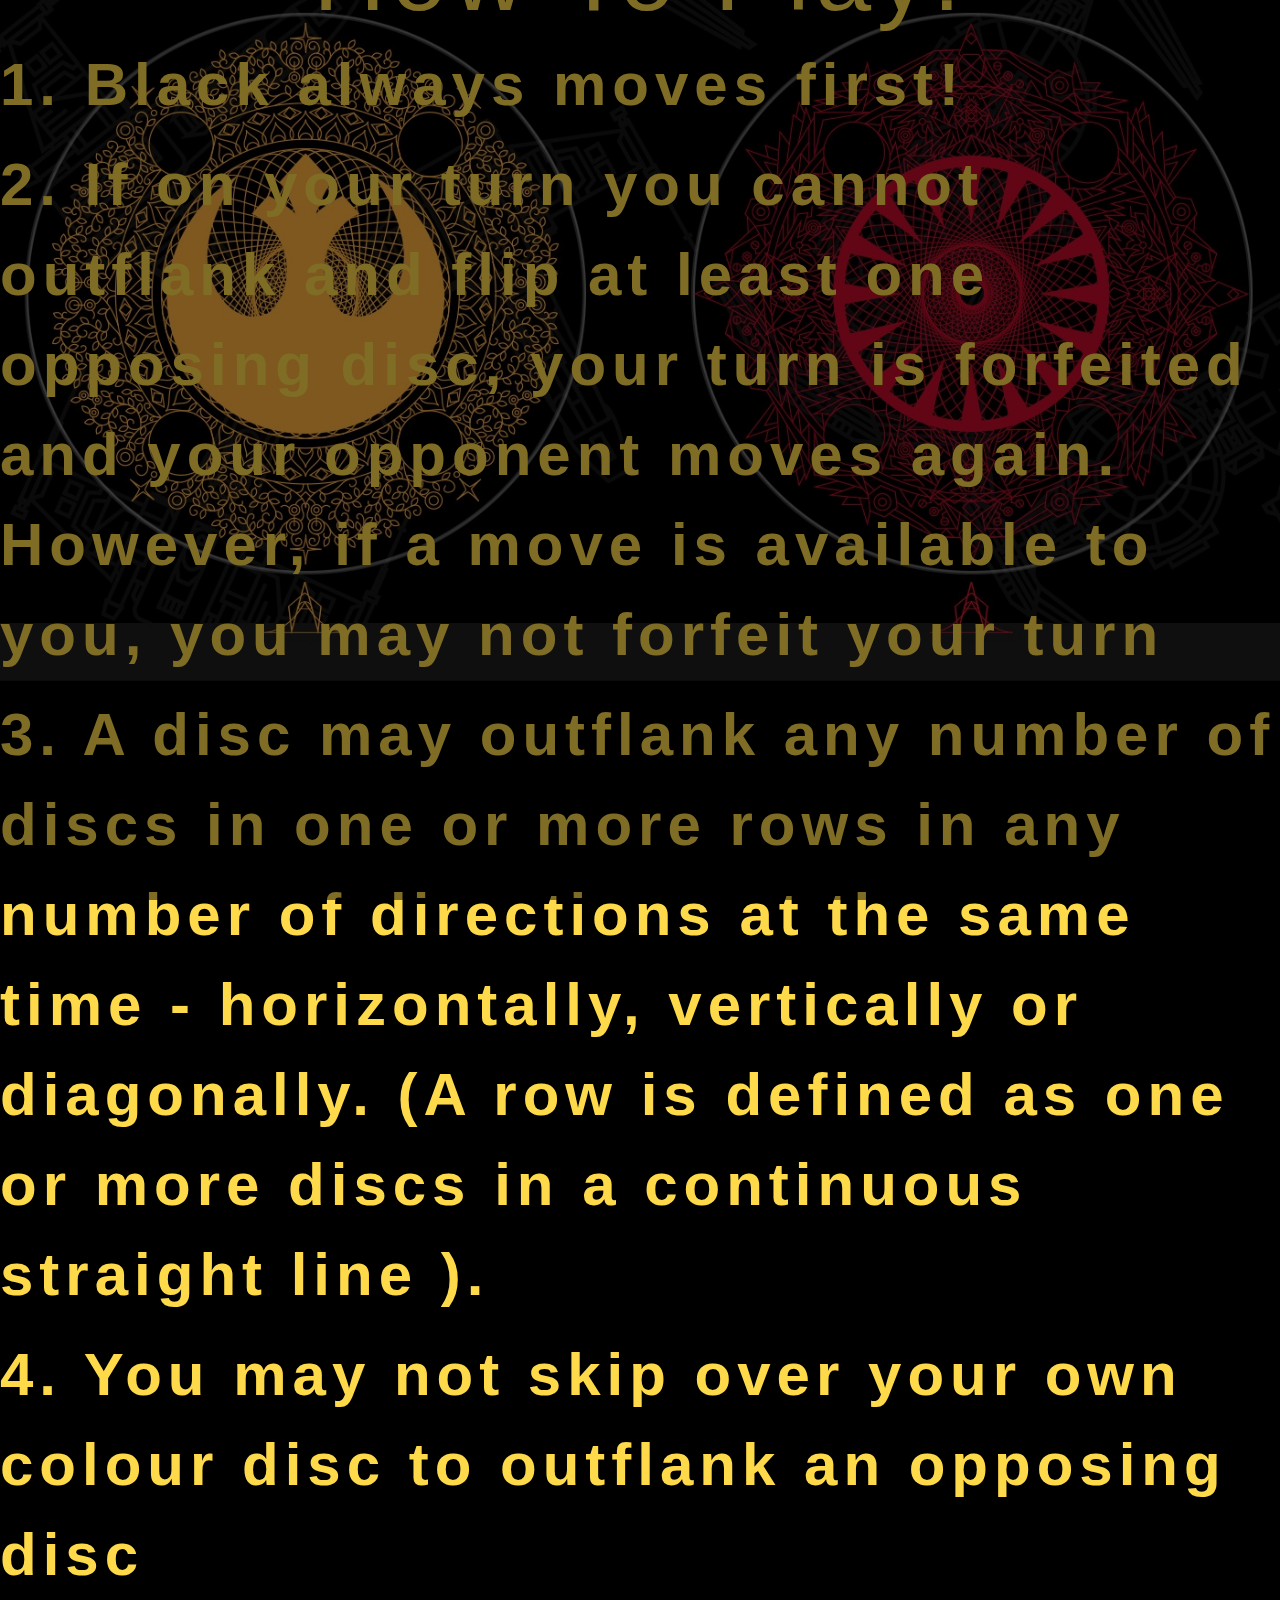
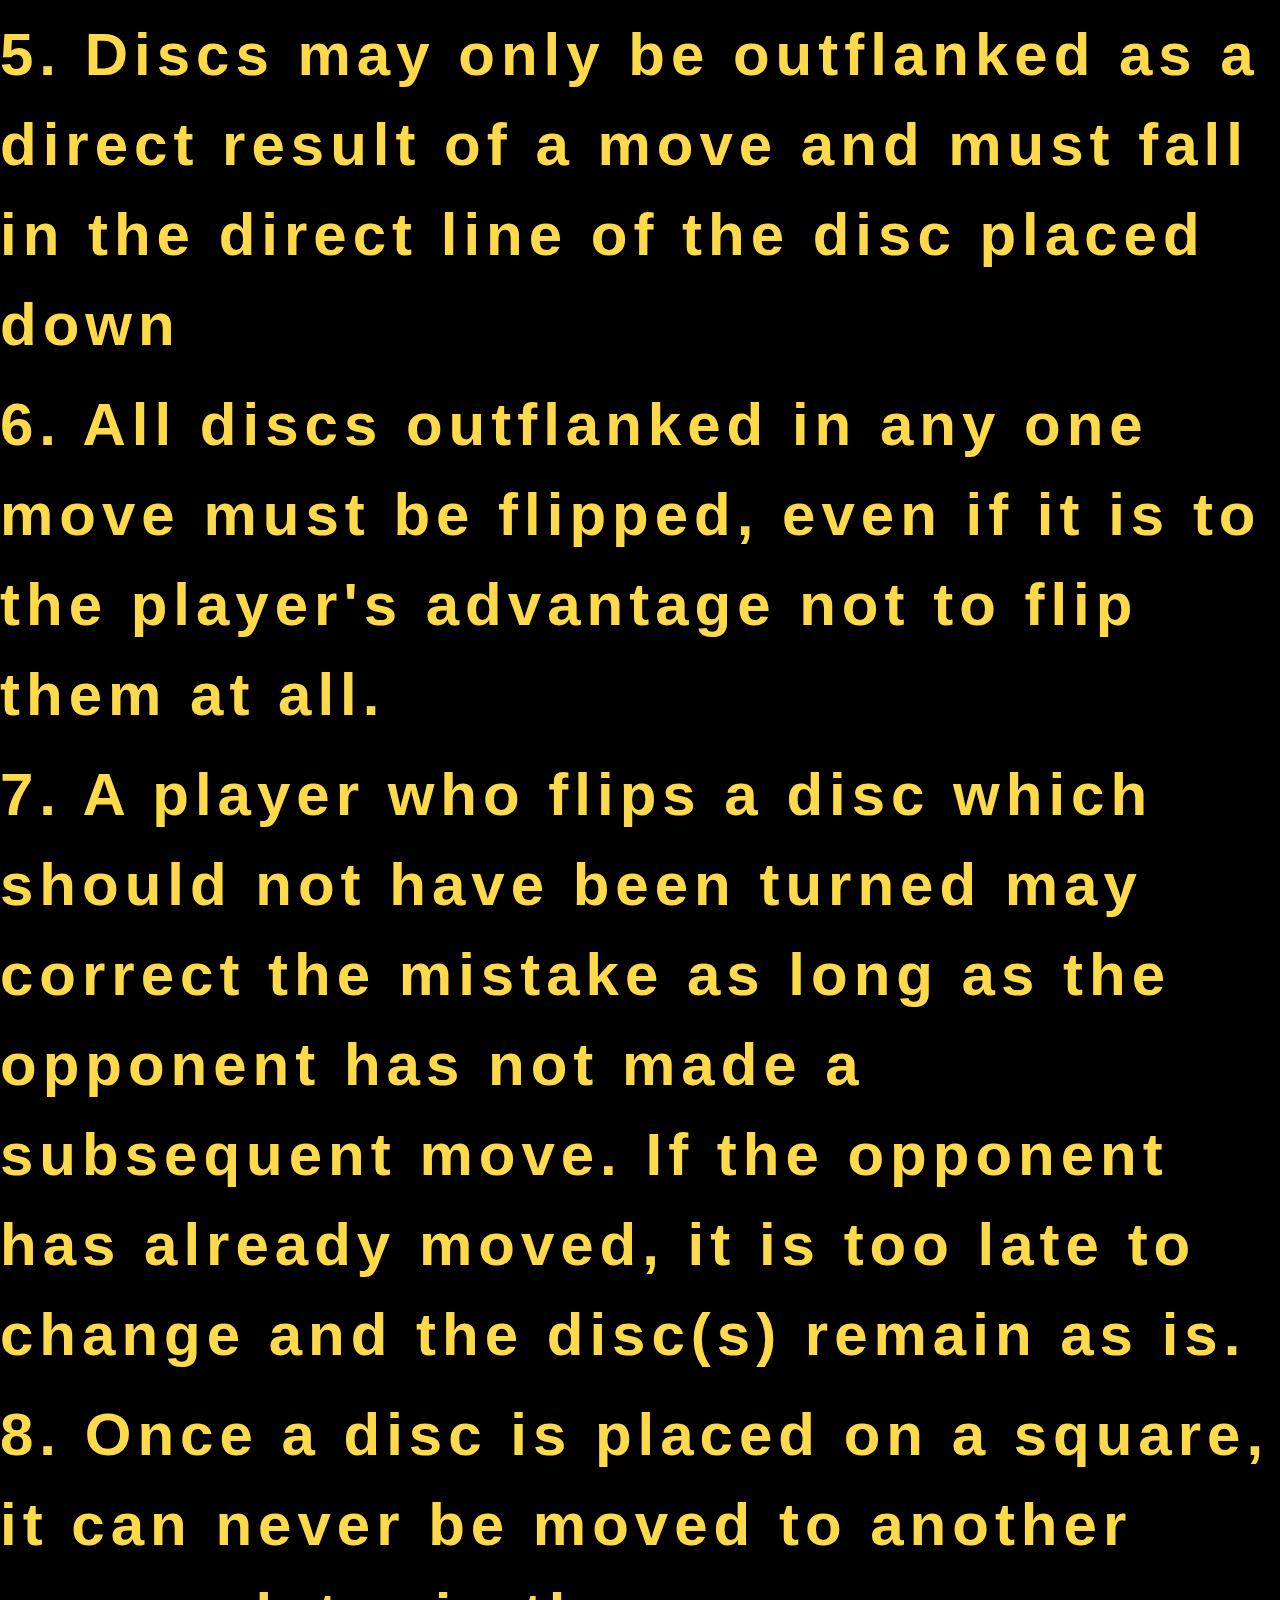
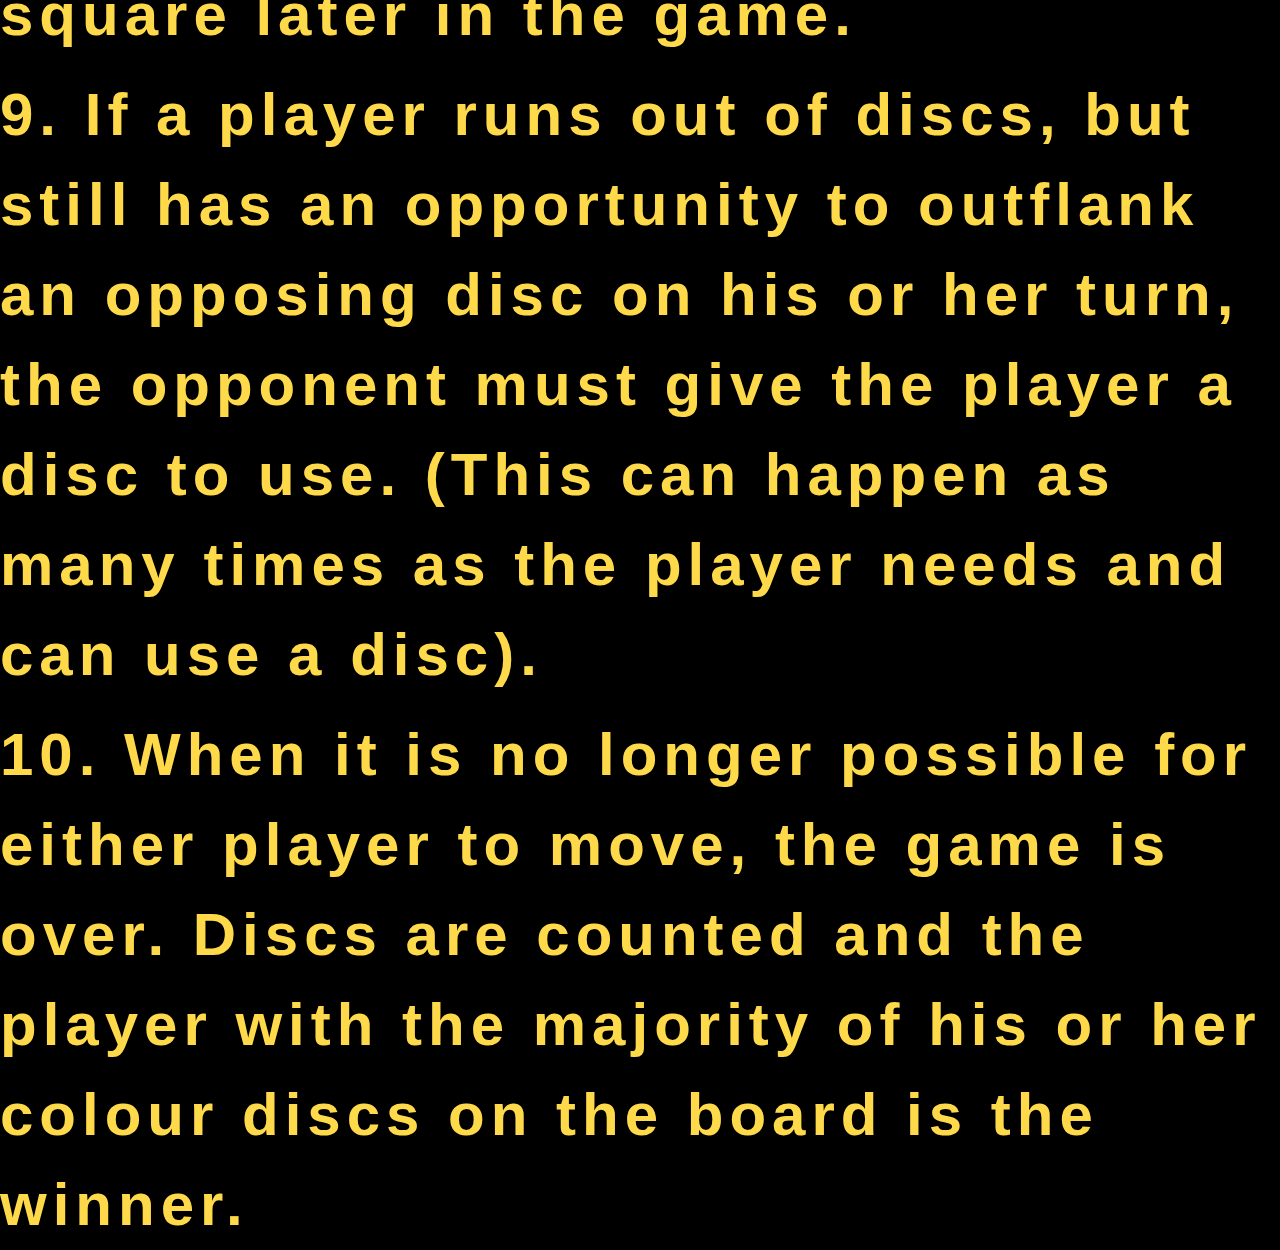
==== commit ddf77381: "finishing touches" ====
--- a/index.html
+++ b/index.html
@@ -18,6 +18,11 @@
         $(document).ready(function(){
             $(window).on('load',function(){
              $('#destiny_modal').modal('show');
+             $("div.modal-backdrop.fade.in").click(function(){
+                 $('#hidden').removeClass('hidden');
+                 $(".star-wars").remove();
+
+             })
             });
 
 
@@ -30,7 +35,7 @@
           setTimeout(function(){
             $('#hidden').removeClass('hidden');}, 72000);
           setTimeout(function(){
-            $('.star-wars').addClass('hidden');}, 72000);
+              $('#hidden').removeClass('hidden');}, 72000);
             //function that creates hide everything for a certain amount of time reappear after hide the
             //while that's happening, I want to create the background of #myModal to have the stars
             //and the music and the floating scroll
@@ -42,8 +47,8 @@
 <div>
    <section class='star-wars'>
      <div class='crawl'>
-        <div class='title makebigger'>
-            <h1>How To Play!</h1>
+        <div class='makebigger'>
+            <h1 id = "howtoplay">How To Play!</h1>
         </div>
             <p>1. Black always moves first!</p>
             <p>2. If on your turn you cannot outflank and flip at least one opposing disc, your turn is forfeited and your opponent moves again. However, if a move is available to you, you may not forfeit your turn</p>
@@ -64,6 +69,7 @@
         <source src="assets/starwars-theme.mp3" type="audio/mp3">
         Your browser does not support the audio element.
     </audio>
+
     <!--Modal initiates when the page is loaded-->
     <div id='destiny_modal' class='modal fade vertical-alignment-help' role='dialog'>
         <div class="modal-dialog vertical-align-center">
@@ -74,32 +80,12 @@
                 </div>
                 <div class='modal-body col-xs-12'>
                     <div id="rebeltitle" class='col-xs-2'>REBELS
-                    <button type='button' class='btn btn-default col-xs-12' data-dismiss="modal" id='rebelbutton' value='white'></button>
+                    <button type='button' class='btn btn-default col-xs-12' data-dismiss="modal" id='rebelbutton' value='black'></button>
                     </div>
                     <div class='col-xs-8 cascade'>
-                        <!-- <section class='star-wars'>
-                            <div class='crawl'>
-                                <div class='title'>
-                                    <h2>How 2 Play</h2>
-                                </div>
-                                <ol>
-                                    <li>Black always moves first!</li>
-                                    <li>If on your turn you cannot outflank and flip at least one opposing disc, your turn is forfeited and your opponent moves again. However, if a move is available to you, you may not forfeit your turn</li>
-                                    <li>A disc may outflank any number of discs in one or more rows in any number of directions at the same time - horizontally, vertically or diagonally. (A row is defined as one or more discs in a continuous straight line ).</li>
-                                    <li>You may not skip over your own colour disc to outflank an opposing disc</li>
-                                    <li> Discs may only be outflanked as a direct result of a move and must fall in the direct line of the disc placed down</li>
-                                    <li>All discs outflanked in any one move must be flipped, even if it is to the player's advantage not to flip them at all.</li>
-                                    <li>A player who flips a disc which should not have been turned may correct the mistake as long as the opponent has not made a subsequent move. If the opponent has already moved, it is too late to change and the disc(s) remain as is.</li>
-                                    <li>Once a disc is placed on a square, it can never be moved to another square later in the game.</li>
-                                    <li>If a player runs out of discs, but still has an opportunity to outflank an opposing disc on his or her turn, the opponent must give the player a disc to use. (This can happen as many times as the player needs and can use a disc).</li>
-                                    <li>When it is no longer possible for either player to move, the game is over. Discs are counted and the player with the majority of his or her colour discs on the board is the winner.</li>
-                                </ol>
-
-                            </div>
-                        </section> -->
                     </div>
                     <div id="empiretitle" class='col-xs-2'>EMPIRE
-                    <button type='button' class='btn btn-default col-xs-12' data-dismiss='modal' id='empirebutton' value='black'></button>
+                    <button type='button' class='btn btn-default col-xs-12' data-dismiss='modal' id='empirebutton' value='white'></button>
                     </div>
                 </div>
             </div>
--- a/style.css
+++ b/style.css
@@ -123,14 +123,14 @@
 }
 
 .white {
-    background-image: url("assets/white.png");
+    background-image: url("assets/white1.png");
     background-size: 100% 100%;
     background-repeat: no-repeat;
     border: solid black;
 }
 
 .black {
-    background-image: url("assets/black1.png");
+    background-image: url("assets/black2.png");
     background-size: 100% 100%;
     background-repeat: no-repeat;
     border: solid black;
@@ -189,6 +189,7 @@
     -moz-box-shadow: inset 0 0 0 10px rgba(255,255,255, .4);
     box-shadow: inset 0 0 0 10px rgba(255,255,255, .4);
 }
+
 /*Modal CSS*/
 .vertical-alignment-help{
     display: table;
@@ -236,7 +237,9 @@
 }
 #rebelbutton{
     background-image: url('https://s-media-cache-ak0.pinimg.com/originals/27/5b/ed/275bedfe662fc545fa77d32e511b0609.jpg');
-    background-position: center;  
+    background-position: center;
+    background-repeat: no-repeat;
+    background-color: #252527;
     background-size: 120%;
     height: 40vh;
     margin-left: 5%;
@@ -262,7 +265,7 @@
 .star-wars{
     background-image: url('https://i.ytimg.com/vi/EZ7la-hMNuk/maxresdefault.jpg');
     display: flex;
-    height: 800px;
+    height: 100vh;
     perspective: 400px;
     color: #feda4a;
     font-family: 'Pathway Gothic One', sans-serif;
@@ -270,6 +273,12 @@
     font-size: 500%;
     font-weight: 600;
     line-height: 150%;
+}
+
+#howtoplay {
+    color: #feda4a;
+    text-align: center;
+    font-size: 100px;
 }
 .crawl{
     top: 9999px;
@@ -301,33 +310,30 @@
 .hidden{
     display: none;
 }
-.title h1{
-    color: #feda4a;
-    font-size: 200%;
-}
-
-
-
-
-
-
-
-
-
-
-
-
-
-
-
-
-
-
-
-
-
-
-
-
-
-
+
+
+
+
+
+
+
+
+
+
+
+
+
+
+
+
+
+
+
+
+
+
+
+
+
+
+
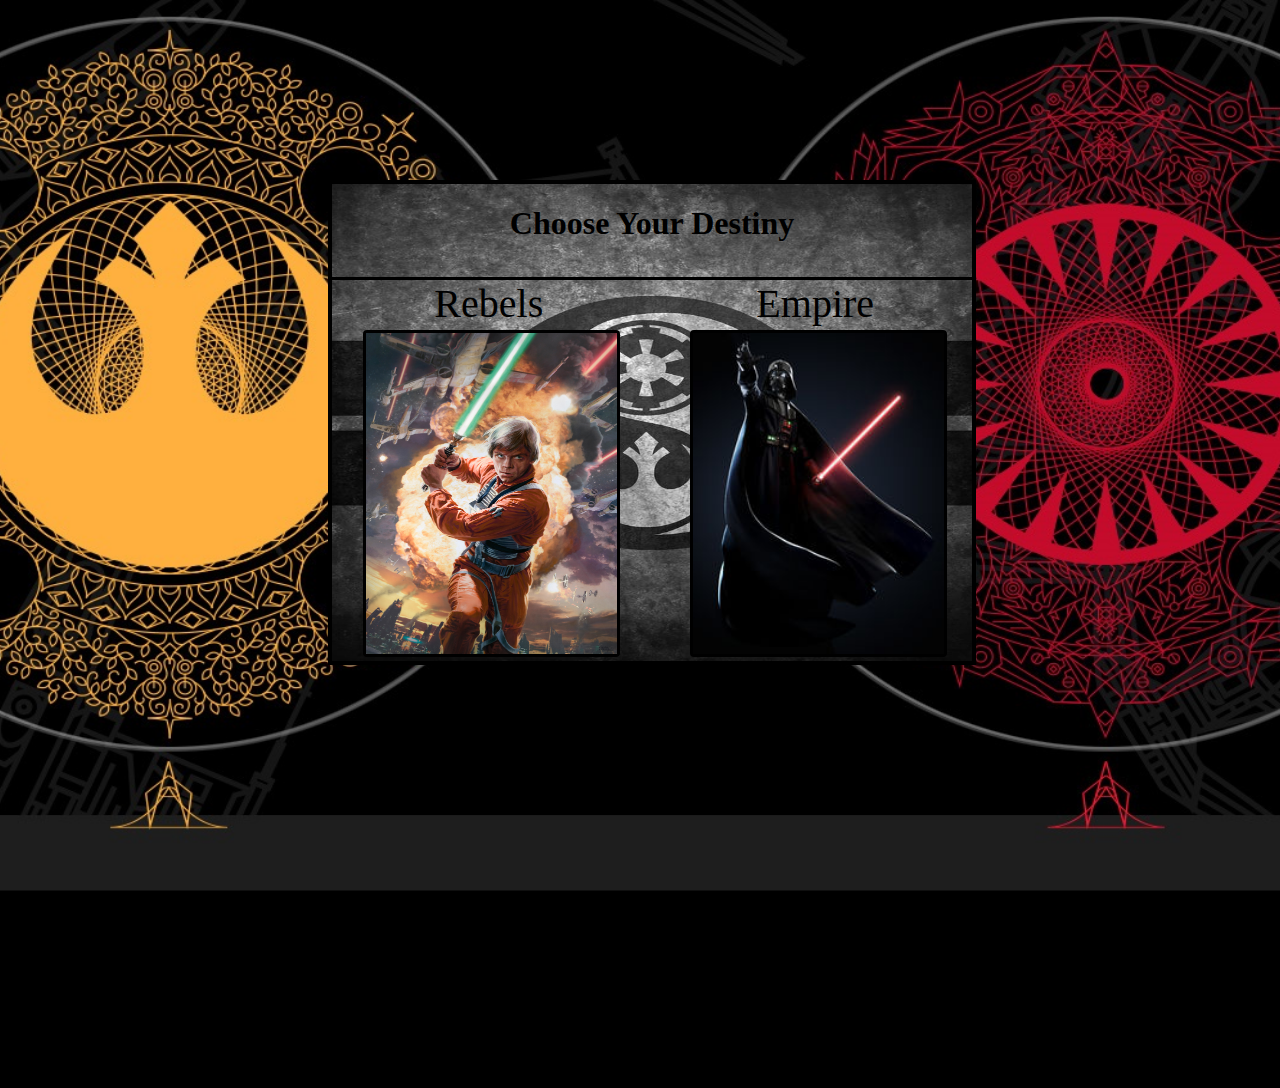
==== commit afc61e39: "created mobile responsiveness" ====
--- a/index.html
+++ b/index.html
@@ -4,9 +4,6 @@
     <meta charset="UTF-8">
     <title>Reversi</title>
     <script src="https://code.jquery.com/jquery-3.2.1.js" integrity="sha256-DZAnKJ/6XZ9si04Hgrsxu/8s717jcIzLy3oi35EouyE=" crossorigin="anonymous"></script>
-    <link rel="stylesheet" href="https://maxcdn.bootstrapcdn.com/bootstrap/3.3.7/css/bootstrap.min.css" integrity="sha384-BVYiiSIFeK1dGmJRAkycuHAHRg32OmUcww7on3RYdg4Va+PmSTsz/K68vbdEjh4u" crossorigin="anonymous">
-     <script src="https://ajax.googleapis.com/ajax/libs/jquery/1.11.1/jquery.min.js"></script>
-    <script src="https://maxcdn.bootstrapcdn.com/bootstrap/3.3.7/js/bootstrap.min.js"></script>
     <link type="text/css" rel="stylesheet" href = "style.css">
     <meta name="viewport" content="width=device-width, initial-scale=1">
     <script src = "game.js"></script>
@@ -14,103 +11,74 @@
     <script src = "tile.js"></script>
     <script>
 
-
         $(document).ready(function(){
-            $(window).on('load',function(){
-             $('#destiny_modal').modal('show');
-             $("div.modal-backdrop.fade.in").click(function(){
-                 $('#hidden').removeClass('hidden');
-                 $(".star-wars").remove();
-
-             })
+            //Add click listeners to character buttons
+            $("#rebel-button").click(function() {
+                new Game('black');
+                $("#choose-destiny-modal").addClass('hidden');
+                $("#game-content").removeClass('hidden');
             });
-
-
-          $('button').click(function(){
-            var teammate = $(this).attr('value');
-            // Create new Game
-            var game = new Game(teammate);
-         });
-
-          setTimeout(function(){
-            $('#hidden').removeClass('hidden');}, 72000);
-          setTimeout(function(){
-              $('#hidden').removeClass('hidden');}, 72000);
-            //function that creates hide everything for a certain amount of time reappear after hide the
-            //while that's happening, I want to create the background of #myModal to have the stars
-            //and the music and the floating scroll
+            $("#empire-button").click(function() {
+                new Game('white');
+                $("#choose-destiny-modal").addClass('hidden');
+                $("#game-content").removeClass('hidden');
+            });
         });
 
     </script>
 </head>
 <body>
-<div>
-   <section class='star-wars'>
-     <div class='crawl'>
-        <div class='makebigger'>
-            <h1 id = "howtoplay">How To Play!</h1>
+    <div id='choose-destiny-modal'>
+        <div class='modal-header'>
+            <h1>Choose Your Destiny</h1>
         </div>
-            <p>1. Black always moves first!</p>
-            <p>2. If on your turn you cannot outflank and flip at least one opposing disc, your turn is forfeited and your opponent moves again. However, if a move is available to you, you may not forfeit your turn</p>
-            <p>3. A disc may outflank any number of discs in one or more rows in any number of directions at the same time - horizontally, vertically or diagonally. (A row is defined as one or more discs in a continuous straight line ).</p>
-            <p>4. You may not skip over your own colour disc to outflank an opposing disc</p>
-            <p>5. Discs may only be outflanked as a direct result of a move and must fall in the direct line of the disc placed down</p>
-            <p>6. All discs outflanked in any one move must be flipped, even if it is to the player's advantage not to flip them at all.</p>
-            <p>7. A player who flips a disc which should not have been turned may correct the mistake as long as the opponent has not made a subsequent move. If the opponent has already moved, it is too late to change and the disc(s) remain as is.</p>
-            <p>8. Once a disc is placed on a square, it can never be moved to another square later in the game.</p>
-            <p>9. If a player runs out of discs, but still has an opportunity to outflank an opposing disc on his or her turn, the opponent must give the player a disc to use. (This can happen as many times as the player needs and can use a disc).</p>
-            <p>10. When it is no longer possible for either player to move, the game is over. Discs are counted and the player with the majority of his or her colour discs on the board is the winner.</p>
-    </div>
-    </section>
-</div>
-
-<div id='hidden' class='hidden'>
-    <audio autoplay>
-        <source src="assets/starwars-theme.mp3" type="audio/mp3">
-        Your browser does not support the audio element.
-    </audio>
-
-    <!--Modal initiates when the page is loaded-->
-    <div id='destiny_modal' class='modal fade vertical-alignment-help' role='dialog'>
-        <div class="modal-dialog vertical-align-center">
-            <!--modal content-->
-            <div class='modal-content'>
-                <div class='modal-header'>
-                    <h1>Choose Your Destiny</h1>
+        <div id="modal-body">
+            <div class="char-side" id="modal-rebel">
+                <div class="char-title">Rebels</div>
+                <div id="rebel-button" class="character">
+                    <img src="assets/luke.jpg">
                 </div>
-                <div class='modal-body col-xs-12'>
-                    <div id="rebeltitle" class='col-xs-2'>REBELS
-                    <button type='button' class='btn btn-default col-xs-12' data-dismiss="modal" id='rebelbutton' value='black'></button>
-                    </div>
-                    <div class='col-xs-8 cascade'>
-                    </div>
-                    <div id="empiretitle" class='col-xs-2'>EMPIRE
-                    <button type='button' class='btn btn-default col-xs-12' data-dismiss='modal' id='empirebutton' value='white'></button>
-                    </div>
+            </div>
+            <div class="char-side" id="modal-empire">
+                <div class="char-title">Empire</div>
+                <div id="empire-button" class="character">
+                    <img src="assets/vader.jpg">
                 </div>
             </div>
         </div>
     </div>
 
-    <h1 class='title'> REVERSI </h1>
-    <div class="col-xs-2" id="player1">
-        <div>
-            <h3>Rebel Score</h3>
-            <div id='rebelScore'>0</div>
+    <div id="game-content" class="hidden">
+        <h1 class='title'> REVERSI </h1>
+        <div class="player-container">
+            <div id="player1" class="player-box">
+                <p>Rebel Score</p>
+                <div class='rebelScore'>0</div>
+            </div>
+        </div>
+        <div id = "board-container">
+            <div id="board">
+
+            </div>
+            <div id="smaller-score">
+                <div class="smaller-player-box">
+                    <p>Rebel Score</p>
+                    <div class='rebelScore'>0</div>
+                </div>
+                <div class="smaller-player-box">
+                    <p>Empire Score</p>
+                    <div class='empireScore'>0</div>
+                </div>
+            </div>
+        </div>
+        <div class="player-container">
+            <div id="player2" class="player-box">
+                <div>
+                    <p>Empire Score</p>
+                    <div class='empireScore'>0</div>
+                </div>
+            </div>
         </div>
     </div>
-    <div id = "board-container" class="col-xs-8">
-        <table>
-            <tbody>
-            </tbody>
-        </table>
-    </div>
-    <div class="col-xs-2" id="player2">
-        <div>
-            <h3>Empire Score</h3>
-            <div id='empireScore'>0</div>
-        </div>
-    </div>
-</div>
 </body>
 </html>--- a/style.css
+++ b/style.css
@@ -1,125 +1,123 @@
 body {
-    font-size: 0px;
     background-color: black;
     background-image: url("assets/background.jpg");
+    background-size: 1800px 100vh;
     background-repeat: no-repeat;
-    background-size: 100%;
-    -webkit-background-size: cover;
-    -moz-background-size: cover;
-    -o-background-size: cover;
     background-position: center top;
-}
+    height: 100vh;
+}
+
 
 @font-face {
     font-family: “Starfont”;
     src: url('assets/starwarfont.TTF');
 }
 
-@media screen and (max-width: 1400px) {
-    body {
-        background-size: 100%;
-    }
-}
-body > * {
-    font-size: 12px;
-}
-
-@-webkit-keyframes blackcheckers {
-    0%{background-position:0% 51%}
-    50%{background-position:100% 50%}
-    100%{background-position:0% 51%}
-}
-@-moz-keyframes blackcheckers {
-    0%{background-position:0% 51%}
-    50%{background-position:100% 50%}
-    100%{background-position:0% 51%}
-}
-@keyframes blackcheckers { 
-    0%{background-position:0% 51%}
-    50%{background-position:100% 50%}
-    100%{background-position:0% 51%}
-}
-.blackgradient{
-    background: linear-gradient(32deg, #000000, #4c4b4f);
-    background-size: 400% 400%;
-    -webkit-animation: blackcheckers 23s ease infinite;
-    -moz-animation: blackcheckers 23s ease infinite;
-    animation: blackcheckers 23s ease infinite;
-}
-@-webkit-keyframes redcheckers {
-    0%{background-position:91% 0%}
-    50%{background-position:10% 100%}
-    100%{background-position:91% 0%}
-}
-@-moz-keyframes redcheckers {
-    0%{background-position:91% 0%}
-    50%{background-position:10% 100%}
-    100%{background-position:91% 0%}
-}
-@keyframes redcheckers { 
-    0%{background-position:91% 0%}
-    50%{background-position:10% 100%}
-    100%{background-position:91% 0%}
-}
-.redgradient{
-    background: linear-gradient(32deg, #000000, #ff0000);
-    background-size: 400% 400%;
-    -webkit-animation: redcheckers 23s ease infinite;
-    -moz-animation: redcheckers 23s ease infinite;
-    animation: redcheckers 23s ease infinite;
-}
+.hidden{
+    display: none;
+}
+
+#game-content{
+    width: 97vw;
+    height: 97vh;
+}
+
+.player-container{
+    vertical-align: top;
+    width: 19.5%;
+    height: 70vh;
+    box-sizing: border-box;
+    display: inline-block;
+}
+
+.player-box{
+    height: 420px;
+    width: 75%;
+    margin-left: 8%;
+    margin-top: 85px;
+    background-color: black;
+    text-align: center;
+    font-size: 40px;
+    padding: 20px;
+}
+
 #player1{
-    position: relative;
-    left: 10%;
-    height: 420px;
     border: 4px #FFB03F solid;
-    background-color: black;
+    color: #FFB03F;
+}
+#player2{
+    border: 4px #C50C2C solid;
+    color: #C50C2C;
+}
+#rebelScore{
+    color: white;
+    border: 2px #FFB03F solid;
+    padding: 20px;
+    font-size: 30px;
+    font-family: Starfont,sans-serif;
+}
+#empireScore{
+    color: white;
+    border: 2px #C50C2C solid;
+    padding: 20px;
+    font-size: 30px;
+    font-family: Starfont,sans-serif;
+}
+.turn {
+    box-shadow: 0 0 80px white;
+    opacity: 1;
+}
+
+.not-turn {
     opacity: 0.75;
-}
-#player2{
-    position: relative;
-    float: right;
-    right: 10%;
-    height: 420px;
-    border: 4px #C50C2C solid;
-    background-color: black;
-    opacity: 0.60;
+    box-shadow: none;
 }
 #board-container {
-    width: 45%;
-    position: fixed;
-    right: 0;
-    left: 0;
-    margin-right: auto;
-    margin-left: auto;
+    width: 60%;
+    height: 70vh;
+    display: inline-block;
+    box-sizing: border-box;
+    padding: 0px 50px;
+    font-size: 0px;
 }
 
 #board {
+    width: 100%;
+    height: 100%;
+    background-color: limegreen;
     margin: auto;
-    background-color: limegreen;
-}
-
+}
+
+.square{
+    display: inline-block;
+    width: 12.5%;
+    height: 100%;
+    box-sizing: border-box;
+    background-color: white;
+    border: 1px black solid;
+    padding: 1%;
+}
+
+.blacksquare{
+    background-color: #4d4d4d;
+}
+
+.redsquare{
+    background-color:darkred;
+}
+
+.row{
+    height: 12.5%;
+}
 
 .tile-container {
-    box-sizing: border-box;
-    border: solid black 2px;
-    display: inline-block;
-}
-
-.buffer {
+    width:100%;
+    height:100%;
+}
+
+.tile {
     width: 100%;
     height: 100%;
-    padding-top: 10%;
-    text-align: center;
-}
-
-.tile {
-    width: 80%;
-    height: 80%;
-    margin: auto;
-    border-radius: 100%;
-    box-sizing: border-box;
-    display: inline-block;
 }
 
 .white {
@@ -127,27 +125,17 @@
     background-size: 100% 100%;
     background-repeat: no-repeat;
     border: solid black;
+    border-radius: 100%;
+    box-sizing: border-box;
 }
 
 .black {
     background-image: url("assets/black2.png");
     background-size: 100% 100%;
     background-repeat: no-repeat;
-    border: solid black;
-}
-
-.row{
-    height: auto;
-    max-height: 400px;
-    width: 85%;
-}
-.square{
-    height: 9vh;
-    width: 16vw;
-    background-color: white;
-    border: 1px black solid;
-    #overflow: hidden;
-}
+    box-sizing: border-box;
+}
+
 .title{
     font-family: Starfont,sans-serif;
     font-weight: bold;
@@ -156,30 +144,8 @@
     background: -webkit-linear-gradient(#ff0000,#4c4b4f);
     -webkit-background-clip: text;
     -webkit-text-fill-color: transparent;
-
-}
-div h3{
-    text-align: center;
-    color: white;
-}
-#rebelScore, #empireScore{
-    text-align: center;
-}
-#rebelScore{
-    color: white;
-    border: 2px #FFB03F solid;
-    padding: 20px;
-    font-size: 30px;
-    font-family: Starfont,sans-serif;
-}
-#empireScore{
-    color: white;
-    border: 2px #C50C2C solid;
-    padding: 20px;
-    font-size: 30px;
-    font-family: Starfont,sans-serif;
-
-}
+}
+
 .clickable {
     background-color: #ffba00!important;
 }
@@ -190,150 +156,173 @@
     box-shadow: inset 0 0 0 10px rgba(255,255,255, .4);
 }
 
-/*Modal CSS*/
-.vertical-alignment-help{
-    display: table;
+@keyframes fadein {
+    from {
+        opacity:0;
+    }
+    to {
+        opacity:1;
+    }
+}
+
+/* ------------- Choose Character Modal ----------- */
+/* ------------------------------------------------ */
+
+
+#choose-destiny-modal{
+    font-family: Starfont;
+    width: 50vw;
+    height: 53vh;
+    margin-left: 25vw;
+    margin-top: 20vh;
+    background-image: url('assets/modal_background.jpg');
+    background-repeat: no-repeat;
+    background-size: 1200px 100%;
+    background-position: center top;
+    border: solid black 4px;
+}
+
+.modal-header{
+    text-align:center;
+    height: 15%;
+}
+
+#modal-body {
+    height: 84%;
+    border-top: solid black 3px;
+}
+
+.char-side{
+    width: 49%;
+    display: inline-block;
+    height: 100%;
+}
+
+.char-title{
+    text-align: center;
+    font-size: 40px;
+}
+
+.character{
+    margin: 10%;
+    margin-top: 3px;
+    width: 80%;
+    height: 80%;
+    border: solid black 3px;
+    border-radius: 4px;
+}
+
+.character:hover{
+    cursor: pointer;
+    border: solid green 3px;
+}
+
+.character img {
     height: 100%;
     width: 100%;
 }
-.vertical-align-center{
-    display: table-cell;
-    vertical-align: middle;
-}
-.modal-content{
-    background-image: url('http://img15.deviantart.net/f3a7/i/2015/319/2/3/star_wars_yin_yang_desktop_wallpaper_by_swmand4-d7m8qpt.jpg');
-    background-position: center;
-    background-size: cover;
-    margin: auto;
-    width: inherit;
-    height: inherit;
-    overflow: hidden;
-}
-.modal-header h1{
+
+#modal-rebel{
+    float: left;
+}
+#modal-empire{
+    float: right;
+}
+
+#smaller-score{
+    margin-top: 30px;
+    display:none;
+    height: auto;
+    width: 100%;
+    padding-bottom: 30px;
+}
+
+.smaller-player-box{
+    height: 16vh;
+    background-color: black;
+    font-size: 30px;
+    color: white;
+    margin-left: 11%;
+    width: 33%;
+    display: inline-block;
     text-align: center;
-    font-family: san-serif Serif-Gothic;
-    color: rgb(255,176,63);
-    font-weight: bold;
-    font-size: 55px;
-    text-shadow: -2px -2px #000000;
-
-}
-#rebeltitle{
-    display: inline-block;
-    float: left;
-    text-align: center;
-    color: rgb(255,176,63);
-    font-weight: bold;
-    text-shadow: -2px -2px #000000;
-;
-}
-#empiretitle{
-    display: inline;
-    bottom: 15%;
-    float: right;
-    color: rgb(255,176,63);
-    font-weight: bold;
-    text-shadow: -2px -2px #000000;
-}
-#rebelbutton{
-    background-image: url('https://s-media-cache-ak0.pinimg.com/originals/27/5b/ed/275bedfe662fc545fa77d32e511b0609.jpg');
-    background-position: center;
-    background-repeat: no-repeat;
-    background-color: #252527;
-    background-size: 120%;
-    height: 40vh;
-    margin-left: 5%;
-    color: black;
-    font-weight: bold;
-    width: 200px;
-    float: left;
-}
-#empirebutton{
-    background-image: url('https://vignette3.wikia.nocookie.net/starwars/images/3/37/Vader_TFU.jpg/revision/latest/scale-to-width-down/210?cb=20081111171655');
-    background-position: 24%95%;
-    background-size: 100%;
-    background-color: black;
-    height: 40vh;
-    background-repeat: no-repeat;
-    margin-right: 5%;
-    float: right;
-    width: 200px;
-
-}
-
-/*Modal Text SCrolling*/
-.star-wars{
-    background-image: url('https://i.ytimg.com/vi/EZ7la-hMNuk/maxresdefault.jpg');
-    display: flex;
-    height: 100vh;
-    perspective: 400px;
-    color: #feda4a;
-    font-family: 'Pathway Gothic One', sans-serif;
-    letter-spacing: 6px;
-    font-size: 500%;
-    font-weight: 600;
-    line-height: 150%;
-}
-
-#howtoplay {
-    color: #feda4a;
-    text-align: center;
-    font-size: 100px;
-}
-.crawl{
-    top: 9999px;
-    top: -100px;
-    transform-origin: 50% 100%;
-}
-@keyframes crawl{
-    0%{
-        top: 0;
-        transform: rotateX(25deg) translateZ(-100px) translateY(600px);
-    }
-    100%{
-        top: -6000px;
-        transform: rotateX(25deg) translateZ(-2500px);
-    }
-}
-.crawl{
-    position: relative;
-    transform-origin: 50% 100%;
-    animation: crawl 75s linear;
-}
-img{
-    height: inherit;
-    width: inherit;
-    display: block;
-    margin: 0 auto;
-
-}
-.hidden{
-    display: none;
-}
-
-
-
-
-
-
-
-
-
-
-
-
-
-
-
-
-
-
-
-
-
-
-
-
-
-
-
+    border: solid pink 2px;
+}
+
+/* ------------- Mobile Responsiveness ------------ */
+/* ------------------------------------------------ */
+
+@media only screen and (max-width: 2500px) {
+    #board{
+        width: 700px;
+        height: 700px;
+    }
+}
+@media only screen and (max-width: 1500px) {
+    #board{
+        width: 600px;
+        height: 600px;
+    }
+}
+@media only screen and (max-width: 1100px) {
+    #board{
+        width: 500px;
+        height: 500px;
+    }
+}
+
+@media only screen and (max-width: 900px) {
+    #board-container{
+        padding: 0px;
+        width: 100vw;
+    }
+    #choose-destiny-modal{
+        width: 80vw;
+        margin-left: 10vw;
+    }
+    .player-container{
+        display: none;
+    }
+    #smaller-score{
+        display: inline-block;
+    }
+}
+@media only screen and (max-width: 500px) {
+    #board{
+        width: 300px;
+        height: 300px;
+    }
+    #choose-destiny-modal{
+        height: 35vh;
+    }
+    .character{
+        height: 55%;
+    }
+    .char-title{
+        font-size: 30px;
+    }
+    .smaller-player-box{
+        font-size: 17px;
+        height: 13vh;
+    }
+}
+
+
+
+
+
+
+
+
+
+
+
+
+
+
+
+
+
+
+
+
